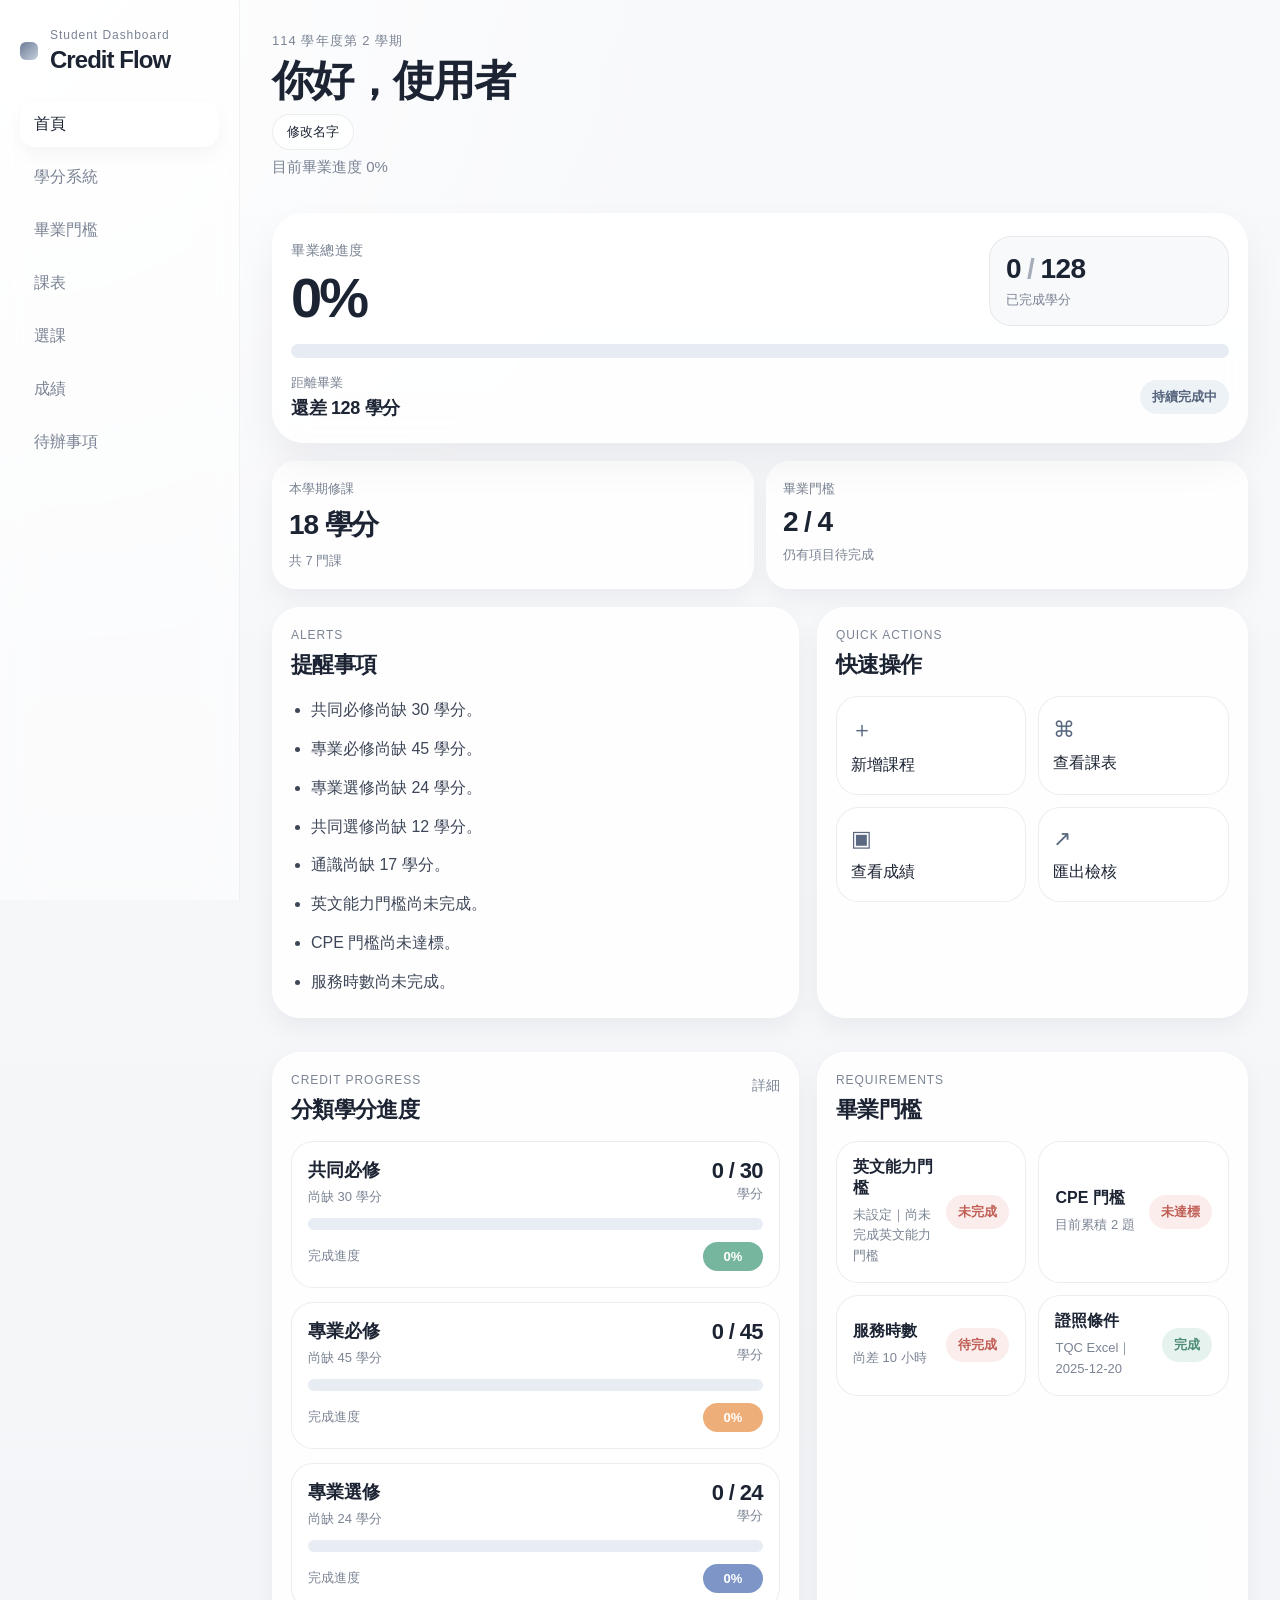
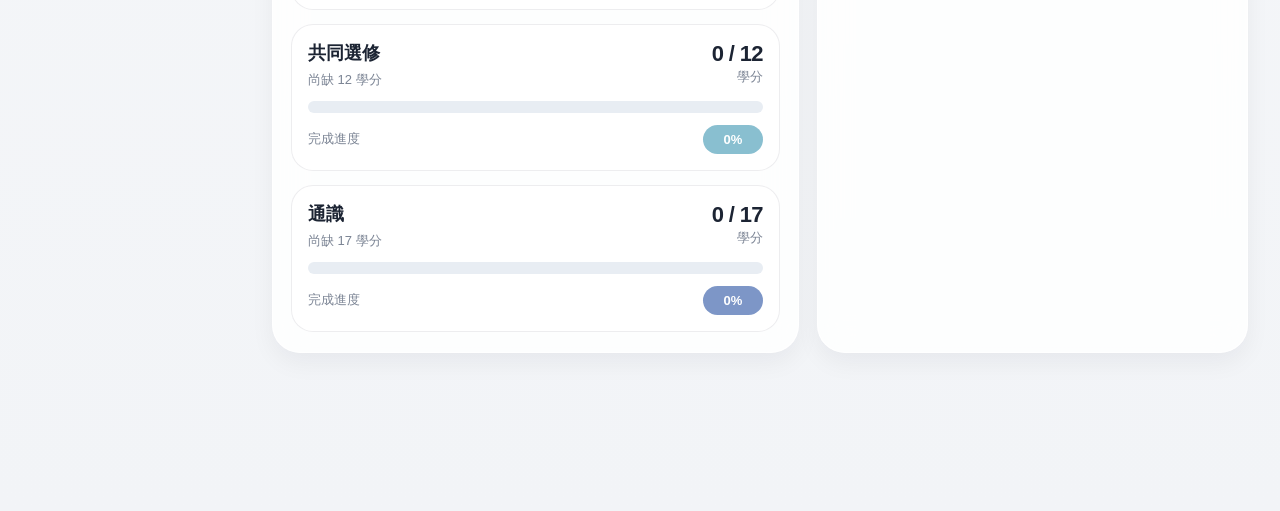
==== index.html @ 2b8c47e0 "Add files via upload" ====
<!DOCTYPE html>
<html lang="zh-Hant">
<head>
  <meta charset="UTF-8" />
  <meta name="viewport" content="width=device-width, initial-scale=1.0" />
  <title>學分儀表板 v3</title>
  <link rel="stylesheet" href="style.css" />
</head>
<body>
  <div class="app-layout">
    <!-- Desktop Sidebar -->
    <aside class="sidebar">
      <div class="sidebar-brand">
        <div class="sidebar-brand__dot"></div>
        <div>
          <p class="sidebar-brand__sub">Student Dashboard</p>
          <h2>Credit Flow</h2>
        </div>
      </div>

     <nav class="sidebar-nav">
        <a href="index.html" class="active">首頁</a>
        <a href="credits.html">學分系統</a>
        <a href="requirement.html">畢業門檻</a>
        <a href="schedule.html">課表</a>
        <a href="course-selection.html">選課</a>
        <a href="grades.html">成績</a>
        <a href="todo.html">待辦事項</a>
</nav>
    </aside>

    <!-- Main -->
    <main class="main">
      <header class="mobile-header">
        <div>
          <p class="term-text">114 學年度第 2 學期</p>
          <h1 id="userNameDisplay">你好，使用者</h1>

<div class="name-edit">
  <button id="editNameBtn" class="edit-btn">修改名字</button>

  <div id="nameEditBox" class="name-edit-box hidden">
    <input id="nameInput" placeholder="輸入你的名字" />
    <button id="saveNameBtn">儲存</button>
  </div>
</div>
          <p class="sub-text">目前畢業進度 <span id="overallPercentText">67%</span></p>
        </div>
        
      </header>

      <!-- Hero -->
      <section class="hero-card">
        <div class="hero-top">
          <div>
            <p class="hero-label">畢業總進度</p>
            <div class="hero-percent" id="overallPercent">67%</div>
          </div>

          <div class="hero-credit-box">
            <div class="hero-credit-number">
              <span id="earnedCredits">86</span>
              <span class="slash">/</span>
              <span id="totalCredits">128</span>
            </div>
            <p>已完成學分</p>
          </div>
        </div>

        <div class="hero-progress">
          <div class="hero-progress__fill" id="overallProgressBar"></div>
        </div>

        <div class="hero-bottom">
          <div class="hero-bottom__left">
            <span class="muted">距離畢業</span>
            <strong>還差 <span id="remainingCredits">42</span> 學分</strong>
          </div>
          <span class="soft-pill">持續完成中</span>
        </div>
      </section>

      <!-- Quick summary -->
      <section class="summary-grid">
        <article class="summary-card">
          <p>本學期修課</p>
          <h3>18 學分</h3>
          <span>共 7 門課</span>
        </article>

        <article class="summary-card">
          <p>畢業門檻</p>
          <h3>2 / 4</h3>
          <span>仍有項目待完成</span>
        </article>
      </section>

      <!-- Credits -->
      <section class="section-block">
        <div class="section-head">
          <div>
            <p class="section-tag">Credit Progress</p>
            <h2>分類學分進度</h2>
          </div>
          <a href="#">詳細</a>
        </div>

        <div class="credit-list" id="creditList"></div>
      </section>

      <!-- Requirements -->
      <section class="section-block">
        <div class="section-head">
          <div>
            <p class="section-tag">Requirements</p>
            <h2>畢業門檻</h2>
          </div>
        </div>

        <div class="requirement-grid" id="requirementGrid"></div>
      </section>

      <!-- Alerts -->
      <section class="section-block">
        <div class="section-head">
          <div>
            <p class="section-tag">Alerts</p>
            <h2>提醒事項</h2>
          </div>
        </div>

        

        <ul class="alert-list" id="alertList"></ul>
      </section>

      <!-- Actions -->
      <section class="section-block">
        <div class="section-head">
          <div>
            <p class="section-tag">Quick Actions</p>
            <h2>快速操作</h2>
          </div>
        </div>

        <div class="action-grid">
          <button class="action-card">
            <span class="action-icon">＋</span>
            <span>新增課程</span>
          </button>
          <button class="action-card">
            <span class="action-icon">⌘</span>
            <span>查看課表</span>
          </button>
          <button class="action-card">
            <span class="action-icon">▣</span>
            <span>查看成績</span>
          </button>
          <button class="action-card">
            <span class="action-icon">↗</span>
            <span>匯出檢核</span>
          </button>
        </div>
      </section>

      
      <!-- Desktop split extra -->
 
      <!-- Mobile nav -->
 <!-- iPhone風格浮動按鈕 -->
<button id="menuToggle" class="fab-menu-btn" aria-label="開啟選單">
  <span></span>
  <span></span>
  <span></span>
</button>

<!-- 模糊背景 -->
<div id="menuBackdrop" class="menu-backdrop hidden"></div>

<!-- 浮動選單 -->
<nav id="mobileMenu" class="iphone-menu hidden">
  <a href="index.html">首頁</a>
  <a href="credits.html">學分系統</a>
  <a href="requirement.html">畢業門檻</a>
  <a href="schedule.html">課表</a>
  <a href="course-selection.html">選課</a>
  <a href="grades.html">成績</a>
  <a href="todo.html">待辦事項</a>
</nav>

  <script src="app.js"></script>
</body>
</html>
---- style.css ----
:root {
  --bg: #f4f5f7;
  --surface: #ffffff;
  --surface-soft: #f8f9fb;
  --text: #1c2433;
  --muted: #7b8494;
  --line: rgba(28, 36, 51, 0.08);

  --primary: #4f6587;
  --green: #77b69e;
  --orange: #eeae79;
  --blue: #7d96c7;
  --cyan: #89bfd0;
  --red: #dc7d73;

  --radius-2xl: 30px;
  --radius-xl: 24px;
  --radius-lg: 20px;
  --radius-md: 16px;

  --shadow-lg: 0 20px 40px rgba(18, 24, 38, 0.06);
  --shadow-md: 0 10px 24px rgba(18, 24, 38, 0.05);
}

* {
  box-sizing: border-box;
}

html,
body {
  margin: 0;
  padding: 0;
  font-family: "Noto Sans TC", "PingFang TC", "Microsoft JhengHei", sans-serif;
  background:
    radial-gradient(circle at top left, rgba(255, 255, 255, 0.92), transparent 28%),
    linear-gradient(180deg, #f8f9fb 0%, #f2f4f7 100%);
  color: var(--text);
}

body {
  min-height: 100vh;
}

button,
a {
  font: inherit;
  color: inherit;
}

button {
  border: none;
  background: none;
  cursor: pointer;
}

a {
  text-decoration: none;
}

.app-layout {
  min-height: 100vh;
}

.sidebar {
  display: none;
}

.main {
  max-width: 1220px;
  margin: 0 auto;
  padding: 20px 16px 140px;
}

.mobile-header {
  display: flex;
  justify-content: space-between;
  align-items: flex-start;
  gap: 16px;
  margin-bottom: 18px;
}

.term-text {
  margin: 0 0 8px;
  font-size: 13px;
  color: var(--muted);
  letter-spacing: 0.08em;
}

.mobile-header h1 {
  margin: 0;
  font-size: 34px;
  line-height: 1.1;
  letter-spacing: -0.04em;
}

.sub-text {
  margin: 8px 0 0;
  color: var(--muted);
  font-size: 15px;
}

.circle-btn {
  width: 42px;
  height: 42px;
  border-radius: 50%;
  background: rgba(255, 255, 255, 0.78);
  border: 1px solid var(--line);
  box-shadow: var(--shadow-md);
  color: #55647c;
  font-size: 22px;
  line-height: 1;
}

.hero-card {
  background: linear-gradient(180deg, rgba(255,255,255,0.94), rgba(255,255,255,0.84));
  border: 1px solid rgba(255,255,255,0.88);
  box-shadow: var(--shadow-lg);
  border-radius: 32px;
  padding: 22px 18px;
  margin-bottom: 16px;
  backdrop-filter: blur(16px);
}

.hero-top {
  display: grid;
  gap: 16px;
  margin-bottom: 18px;
}

.hero-label {
  margin: 0 0 10px;
  color: var(--muted);
  font-size: 14px;
  letter-spacing: 0.04em;
}

.hero-percent {
  font-size: 56px;
  font-weight: 700;
  line-height: 1;
  letter-spacing: -0.05em;
}

.hero-credit-box {
  padding: 16px;
  border-radius: 22px;
  background: var(--surface-soft);
  border: 1px solid var(--line);
}

.hero-credit-number {
  display: flex;
  align-items: baseline;
  gap: 6px;
  margin-bottom: 6px;
  letter-spacing: -0.03em;
}

.hero-credit-number span {
  font-size: 28px;
  font-weight: 700;
}

.hero-credit-number .slash {
  color: #a5adba;
}

.hero-credit-box p {
  margin: 0;
  color: var(--muted);
  font-size: 13px;
}

.hero-progress {
  width: 100%;
  height: 14px;
  border-radius: 999px;
  background: #e7ecf2;
  overflow: hidden;
}

.hero-progress__fill {
  width: 0;
  height: 100%;
  border-radius: inherit;
  background: linear-gradient(90deg, #617394, #4f6587);
}

.hero-bottom {
  margin-top: 16px;
  display: flex;
  justify-content: space-between;
  align-items: center;
  gap: 12px;
  flex-wrap: wrap;
}

.hero-bottom__left {
  display: flex;
  flex-direction: column;
  gap: 4px;
}

.muted {
  color: var(--muted);
  font-size: 13px;
}

.hero-bottom strong {
  font-size: 18px;
  letter-spacing: -0.02em;
}

.soft-pill {
  display: inline-flex;
  align-items: center;
  padding: 8px 12px;
  border-radius: 999px;
  background: #edf2f7;
  color: #55647c;
  font-size: 13px;
  font-weight: 700;
}

.summary-grid {
  display: grid;
  grid-template-columns: 1fr 1fr;
  gap: 12px;
  margin-bottom: 16px;
}

.summary-card {
  background: rgba(255,255,255,0.82);
  border: 1px solid rgba(255,255,255,0.88);
  border-radius: 24px;
  padding: 18px 16px;
  box-shadow: var(--shadow-md);
}

.summary-card p {
  margin: 0 0 8px;
  color: var(--muted);
  font-size: 13px;
}

.summary-card h3 {
  margin: 0;
  font-size: 28px;
  letter-spacing: -0.04em;
}

.summary-card span {
  display: block;
  margin-top: 8px;
  color: var(--muted);
  font-size: 13px;
}

.section-block {
  background: rgba(255,255,255,0.84);
  border: 1px solid rgba(255,255,255,0.9);
  border-radius: 28px;
  padding: 20px 18px;
  box-shadow: var(--shadow-md);
  margin-bottom: 16px;
  backdrop-filter: blur(16px);
}

.section-head {
  display: flex;
  justify-content: space-between;
  align-items: flex-start;
  gap: 12px;
  margin-bottom: 16px;
}

.section-tag {
  margin: 0 0 8px;
  color: var(--muted);
  font-size: 12px;
  letter-spacing: 0.08em;
  text-transform: uppercase;
}

.section-head h2 {
  margin: 0;
  font-size: 22px;
  letter-spacing: -0.03em;
}

.section-head a {
  color: var(--muted);
  font-size: 14px;
  padding-top: 4px;
}

.credit-list {
  display: grid;
  gap: 14px;
}

.credit-item {
  background: var(--surface);
  border: 1px solid var(--line);
  border-radius: 22px;
  padding: 16px;
}

.credit-item__top {
  display: flex;
  justify-content: space-between;
  align-items: flex-start;
  gap: 12px;
  margin-bottom: 12px;
}

.credit-item__name {
  font-size: 18px;
  font-weight: 700;
  margin: 0;
}

.credit-item__note {
  margin: 6px 0 0;
  color: var(--muted);
  font-size: 13px;
}

.credit-item__value {
  text-align: right;
}

.credit-item__value strong {
  display: block;
  font-size: 22px;
  letter-spacing: -0.03em;
}

.credit-item__value span {
  color: var(--muted);
  font-size: 13px;
}

.progress {
  width: 100%;
  height: 12px;
  border-radius: 999px;
  background: #e8edf3;
  overflow: hidden;
}

.progress__fill {
  width: 0;
  height: 100%;
  border-radius: inherit;
}

.fill-green {
  background: linear-gradient(90deg, #94c7b8, #77b69e);
}

.fill-orange {
  background: linear-gradient(90deg, #f3c291, #eeae79);
}

.fill-blue {
  background: linear-gradient(90deg, #98abd1, #7d96c7);
}

.fill-cyan {
  background: linear-gradient(90deg, #9fd0da, #89bfd0);
}

.credit-item__bottom {
  margin-top: 12px;
  display: flex;
  justify-content: space-between;
  align-items: center;
  gap: 12px;
}

.credit-item__bottom span:first-child {
  color: var(--muted);
  font-size: 13px;
}

.badge {
  min-width: 60px;
  text-align: center;
  padding: 7px 12px;
  border-radius: 999px;
  font-size: 13px;
  font-weight: 700;
  color: white;
}

.badge-green {
  background: var(--green);
}

.badge-orange {
  background: var(--orange);
}

.badge-blue {
  background: var(--blue);
}

.badge-cyan {
  background: var(--cyan);
}

.requirement-grid {
  display: grid;
  gap: 12px;
}

.requirement-card {
  display: flex;
  justify-content: space-between;
  align-items: center;
  gap: 12px;
  background: var(--surface);
  border: 1px solid var(--line);
  border-radius: 22px;
  padding: 15px 16px;
}

.requirement-card__title {
  font-size: 16px;
  font-weight: 700;
  margin: 0 0 6px;
}

.requirement-card__desc {
  margin: 0;
  color: var(--muted);
  font-size: 13px;
  line-height: 1.6;
}

.requirement-state {
  padding: 8px 12px;
  border-radius: 999px;
  font-size: 13px;
  font-weight: 700;
  white-space: nowrap;
}

.requirement-state.pending {
  background: rgba(220, 125, 115, 0.14);
  color: #c15e55;
}

.requirement-state.done {
  background: rgba(119, 182, 158, 0.18);
  color: #4c8c75;
}

.alert-list {
  margin: 0;
  padding-left: 20px;
  display: grid;
  gap: 10px;
  color: #3e4758;
  line-height: 1.8;
}

.action-grid {
  display: grid;
  grid-template-columns: 1fr 1fr;
  gap: 12px;
}

.action-card {
  background: var(--surface);
  border: 1px solid var(--line);
  border-radius: 22px;
  padding: 18px 14px;
  min-height: 92px;
  display: flex;
  flex-direction: column;
  justify-content: center;
  gap: 10px;
  text-align: left;
  transition: transform 0.15s ease, box-shadow 0.15s ease;
}

.action-card:hover {
  transform: translateY(-2px);
  box-shadow: 0 10px 20px rgba(18, 24, 38, 0.05);
}

.action-icon {
  font-size: 22px;
  color: #5a6880;
}

.desktop-extra {
  display: none;
}

.semester-grid {
  display: grid;
  grid-template-columns: 1fr;
  gap: 12px;
}

.mini-card {
  background: var(--surface);
  border: 1px solid var(--line);
  border-radius: 22px;
  padding: 18px 16px;
}

.mini-card p {
  margin: 0 0 8px;
  color: var(--muted);
  font-size: 13px;
}

.mini-card h3 {
  margin: 0;
  font-size: 26px;
  letter-spacing: -0.03em;
}

.overview-box {
  background: var(--surface);
  border: 1px solid var(--line);
  border-radius: 22px;
  padding: 18px 16px;
  color: #3f4959;
  line-height: 1.8;
}

.mobile-nav {
  position: fixed;
  left: 16px;
  right: 16px;
  bottom: 16px;
  display: grid;
  grid-template-columns: repeat(4, 1fr);
  background: rgba(255,255,255,0.9);
  border: 1px solid rgba(255,255,255,0.96);
  border-radius: 22px;
  box-shadow: 0 18px 32px rgba(18, 24, 38, 0.08);
  backdrop-filter: blur(20px);
  overflow: hidden;
}

.mobile-nav a {
  text-align: center;
  padding: 14px 8px;
  font-size: 14px;
  color: var(--muted);
}

.mobile-nav a.active {
  color: var(--text);
  font-weight: 700;
}

@media (min-width: 768px) {
  .main {
    padding: 28px 24px 40px;
  }

  .mobile-header {
    align-items: end;
  }

  .mobile-header h1 {
    font-size: 42px;
  }

  .hero-top {
    grid-template-columns: 1fr 240px;
    align-items: end;
  }

  .summary-grid {
    grid-template-columns: repeat(2, 1fr);
  }

  .requirement-grid {
    grid-template-columns: 1fr 1fr;
  }

  .mobile-nav {
    display: none;
  }
}

@media (min-width: 1180px) {
  .app-layout {
    display: grid;
    grid-template-columns: 240px 1fr;
  }

  .sidebar {
    display: flex;
    flex-direction: column;
    padding: 28px 20px;
    position: sticky;
    top: 0;
    height: 100vh;
    border-right: 1px solid rgba(28, 36, 51, 0.06);
    background: rgba(255,255,255,0.54);
    backdrop-filter: blur(18px);
  }

  .sidebar-brand {
    display: flex;
    align-items: center;
    gap: 12px;
    margin-bottom: 28px;
  }

  .sidebar-brand__dot {
    width: 18px;
    height: 18px;
    border-radius: 6px;
    background: linear-gradient(135deg, #6c7c98, #c5cfdb);
  }

  .sidebar-brand__sub {
    margin: 0 0 4px;
    color: var(--muted);
    font-size: 12px;
    letter-spacing: 0.08em;
  }

  .sidebar-brand h2 {
    margin: 0;
    font-size: 24px;
    letter-spacing: -0.04em;
  }

  .sidebar-nav {
    display: grid;
    gap: 8px;
  }

  .sidebar-nav a {
    padding: 12px 14px;
    border-radius: 16px;
    color: var(--muted);
    transition: background 0.15s ease, color 0.15s ease;
  }

  .sidebar-nav a:hover,
  .sidebar-nav a.active {
    background: rgba(255,255,255,0.94);
    color: var(--text);
    box-shadow: 0 8px 20px rgba(18, 24, 38, 0.04);
  }

  .main {
    padding: 32px;
    display: grid;
    grid-template-columns: 1.1fr 0.9fr;
    gap: 18px 18px;
    grid-template-areas:
      "header header"
      "hero hero"
      "summary summary"
      "credits requirements"
      "alerts actions"
      "extra extra";
  }

  .mobile-header {
    grid-area: header;
  }

  .hero-card {
    grid-area: hero;
    margin-bottom: 0;
  }

  .summary-grid {
    grid-area: summary;
    margin-bottom: 0;
  }

  .section-block:nth-of-type(1) {
    grid-area: credits;
    margin-bottom: 0;
  }

  .section-block:nth-of-type(2) {
    grid-area: requirements;
    margin-bottom: 0;
  }

  .section-block:nth-of-type(3) {
    grid-area: alerts;
    margin-bottom: 0;
  }

  .section-block:nth-of-type(4) {
    grid-area: actions;
    margin-bottom: 0;
  }

  .desktop-extra {
    grid-area: extra;
    display: grid;
    grid-template-columns: 1fr 1fr;
    gap: 18px;
  }
}
.mobile-nav {
  position: fixed;
  left: 16px;
  right: 16px;
  bottom: 16px;
  display: grid;
  grid-template-columns: repeat(4, 1fr);
  background: rgba(255, 255, 255, 0.88);
  border: 1px solid rgba(255, 255, 255, 0.82);
  border-radius: 22px;
  box-shadow: 0 18px 32px rgba(23, 31, 48, 0.08);
  backdrop-filter: blur(20px);
  overflow: hidden;
  z-index: 1000;
}
.name-edit {
  margin-top: 10px;
}

.edit-btn {
  padding: 8px 14px;
  border-radius: 999px;
  background: rgba(255,255,255,0.8);
  border: 1px solid var(--line);
  font-size: 13px;
}

.name-edit-box {
  display: flex;
  gap: 8px;
  margin-top: 10px;
}

.name-edit-box input {
  padding: 10px 12px;
  border-radius: 999px;
  border: 1px solid var(--line);
  outline: none;
}

.name-edit-box button {
  padding: 10px 14px;
  border-radius: 999px;
  background: var(--primary);
  color: white;
}

.hidden {
  display: none;
}
.hidden {
  display: none !important;
}

/* 右上角那顆隱藏 */
.circle-btn {
  display: none !important;
}

/* iPhone風格浮動按鈕 */
.fab-menu-btn {
  position: fixed;
  left: 50%;
  bottom: 22px;
  transform: translateX(-50%);
  width: 62px;
  height: 62px;
  border-radius: 50%;
  background: rgba(255, 255, 255, 0.88);
  border: 1px solid rgba(255, 255, 255, 0.95);
  box-shadow:
    0 10px 30px rgba(17, 24, 39, 0.12),
    0 2px 8px rgba(17, 24, 39, 0.06);
  backdrop-filter: blur(22px);
  -webkit-backdrop-filter: blur(22px);
  display: flex;
  align-items: center;
  justify-content: center;
  gap: 5px;
  z-index: 1200;
  transition:
    transform 0.25s ease,
    box-shadow 0.25s ease,
    background 0.25s ease;
}

.fab-menu-btn:hover {
  transform: translateX(-50%) translateY(-2px);
  box-shadow:
    0 16px 36px rgba(17, 24, 39, 0.16),
    0 4px 12px rgba(17, 24, 39, 0.08);
}

.fab-menu-btn span {
  width: 6px;
  height: 6px;
  border-radius: 50%;
  background: #6f7c91;
  display: block;
  transition: transform 0.25s ease, opacity 0.25s ease;
}

/* 開啟時按鈕微變形 */
.fab-menu-btn.is-open span:nth-child(1) {
  transform: translateY(-1px);
}
.fab-menu-btn.is-open span:nth-child(2) {
  opacity: 0.65;
}
.fab-menu-btn.is-open span:nth-child(3) {
  transform: translateY(1px);
}

/* 模糊背景 */
.menu-backdrop {
  position: fixed;
  inset: 0;
  background: rgba(20, 28, 40, 0.14);
  backdrop-filter: blur(14px);
  -webkit-backdrop-filter: blur(14px);
  z-index: 1100;
  opacity: 1;
  transition: opacity 0.25s ease;
}

/* iPhone風格浮動選單 */
.iphone-menu {
  position: fixed;
  left: 50%;
  bottom: 98px;
  transform: translateX(-50%) translateY(0) scale(1);
  width: min(82vw, 280px);
  display: flex;
  flex-direction: column;
  gap: 8px;
  padding: 12px;
  border-radius: 26px;
  background: rgba(255, 255, 255, 0.84);
  border: 1px solid rgba(255, 255, 255, 0.96);
  box-shadow:
    0 24px 60px rgba(17, 24, 39, 0.16),
    0 8px 24px rgba(17, 24, 39, 0.08);
  backdrop-filter: blur(26px);
  -webkit-backdrop-filter: blur(26px);
  z-index: 1150;
  opacity: 1;
  transform-origin: bottom center;
  animation: iphoneMenuIn 0.24s ease;
}

.iphone-menu a {
  padding: 12px 14px;
  border-radius: 16px;
  color: var(--text);
  font-size: 15px;
  transition: background 0.18s ease, transform 0.18s ease;
}

.iphone-menu a:hover,
.iphone-menu a:active {
  background: rgba(68, 81, 104, 0.08);
  transform: translateY(-1px);
}

@keyframes iphoneMenuIn {
  from {
    opacity: 0;
    transform: translateX(-50%) translateY(12px) scale(0.96);
  }
  to {
    opacity: 1;
    transform: translateX(-50%) translateY(0) scale(1);
  }
}

/* 主內容底部要留空間 */
.main {
  padding-bottom: 140px;
}

/* 手機才顯示 */
@media (min-width: 768px) {
  .fab-menu-btn,
  .iphone-menu,
  .menu-backdrop {
    display: none !important;
  }
}

/* 舊底部導覽直接隱藏 */
.mobile-nav {
  display: none !important;
}
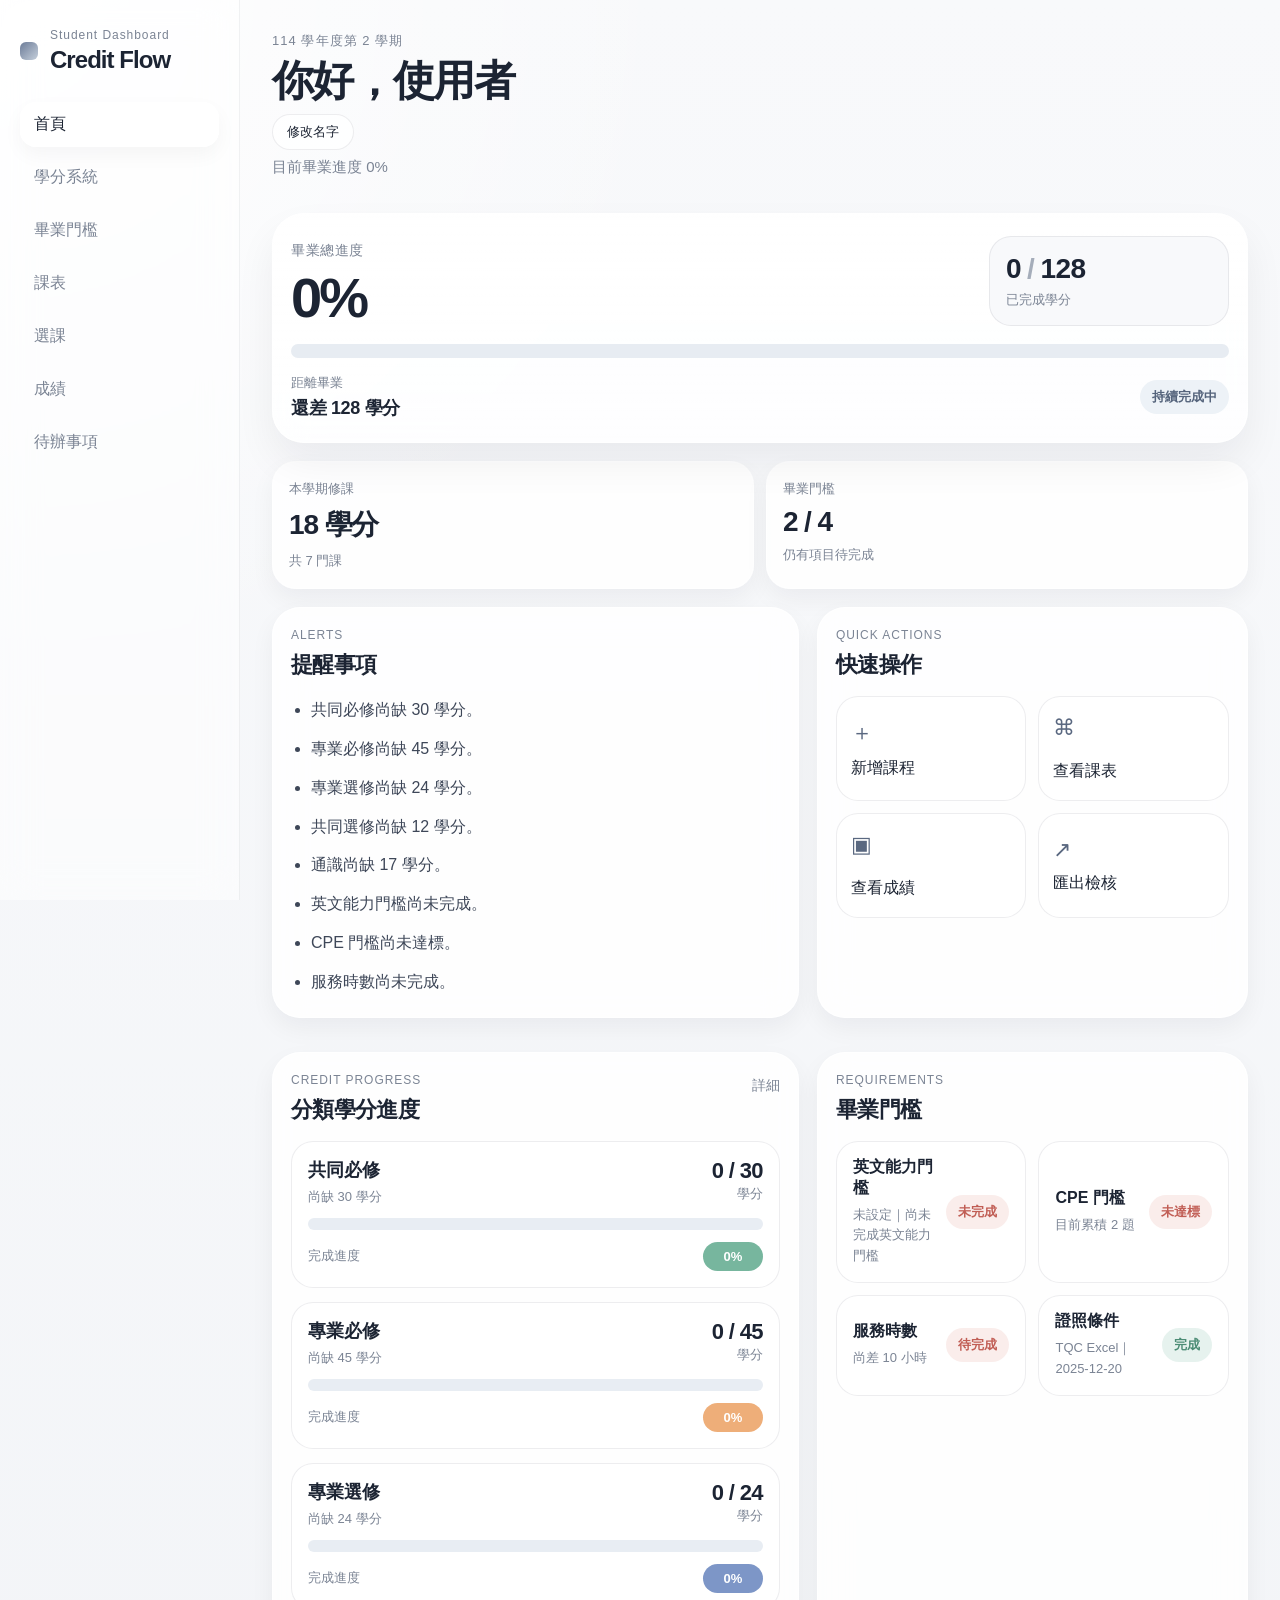
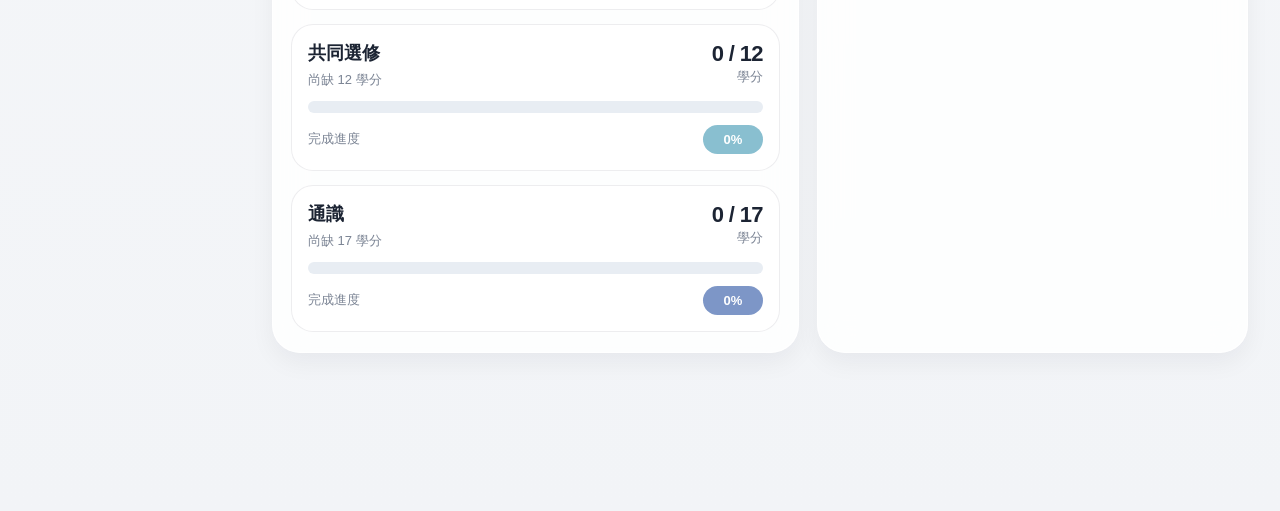
==== commit 46259eaa: "Add files via upload" ====
--- a/index.html
+++ b/index.html
@@ -150,10 +150,12 @@
           </button>
           <button class="action-card">
             <span class="action-icon">⌘</span>
+            <a href="schedule.html"></a>
             <span>查看課表</span>
           </button>
           <button class="action-card">
             <span class="action-icon">▣</span>
+            <a href="grades.html"></a>
             <span>查看成績</span>
           </button>
           <button class="action-card">
@@ -190,4 +192,9 @@
 
   <script src="app.js"></script>
 </body>
+<button id="menuToggle" class="fab-menu-btn">
+  <span></span>
+  <span></span>
+  <span></span>
+</button>
 </html>
--- a/style.css
+++ b/style.css
@@ -903,4 +903,39 @@
 /* 舊底部導覽直接隱藏 */
 .mobile-nav {
   display: none !important;
+}
+
+.fab-menu-btn {
+  position: fixed;
+
+  top: 20px;
+  right: 20px;
+
+  width: 48px;
+  height: 48px;
+
+  border-radius: 50%;
+  background: rgba(255, 255, 255, 0.9);
+  border: 1px solid var(--line);
+
+  box-shadow: 0 10px 25px rgba(0,0,0,0.08);
+
+  display: flex;
+  align-items: center;
+  justify-content: center;
+  gap: 4px;
+
+  z-index: 1200;
+}
+.fab-menu-btn span {
+  width: 5px;
+  height: 5px;
+  border-radius: 50%;
+  background: #6f7c91;
+}
+.fab-menu-btn {
+  position: fixed;
+  top: 20px;
+  right: 20px;
+  z-index: 9999;
 }
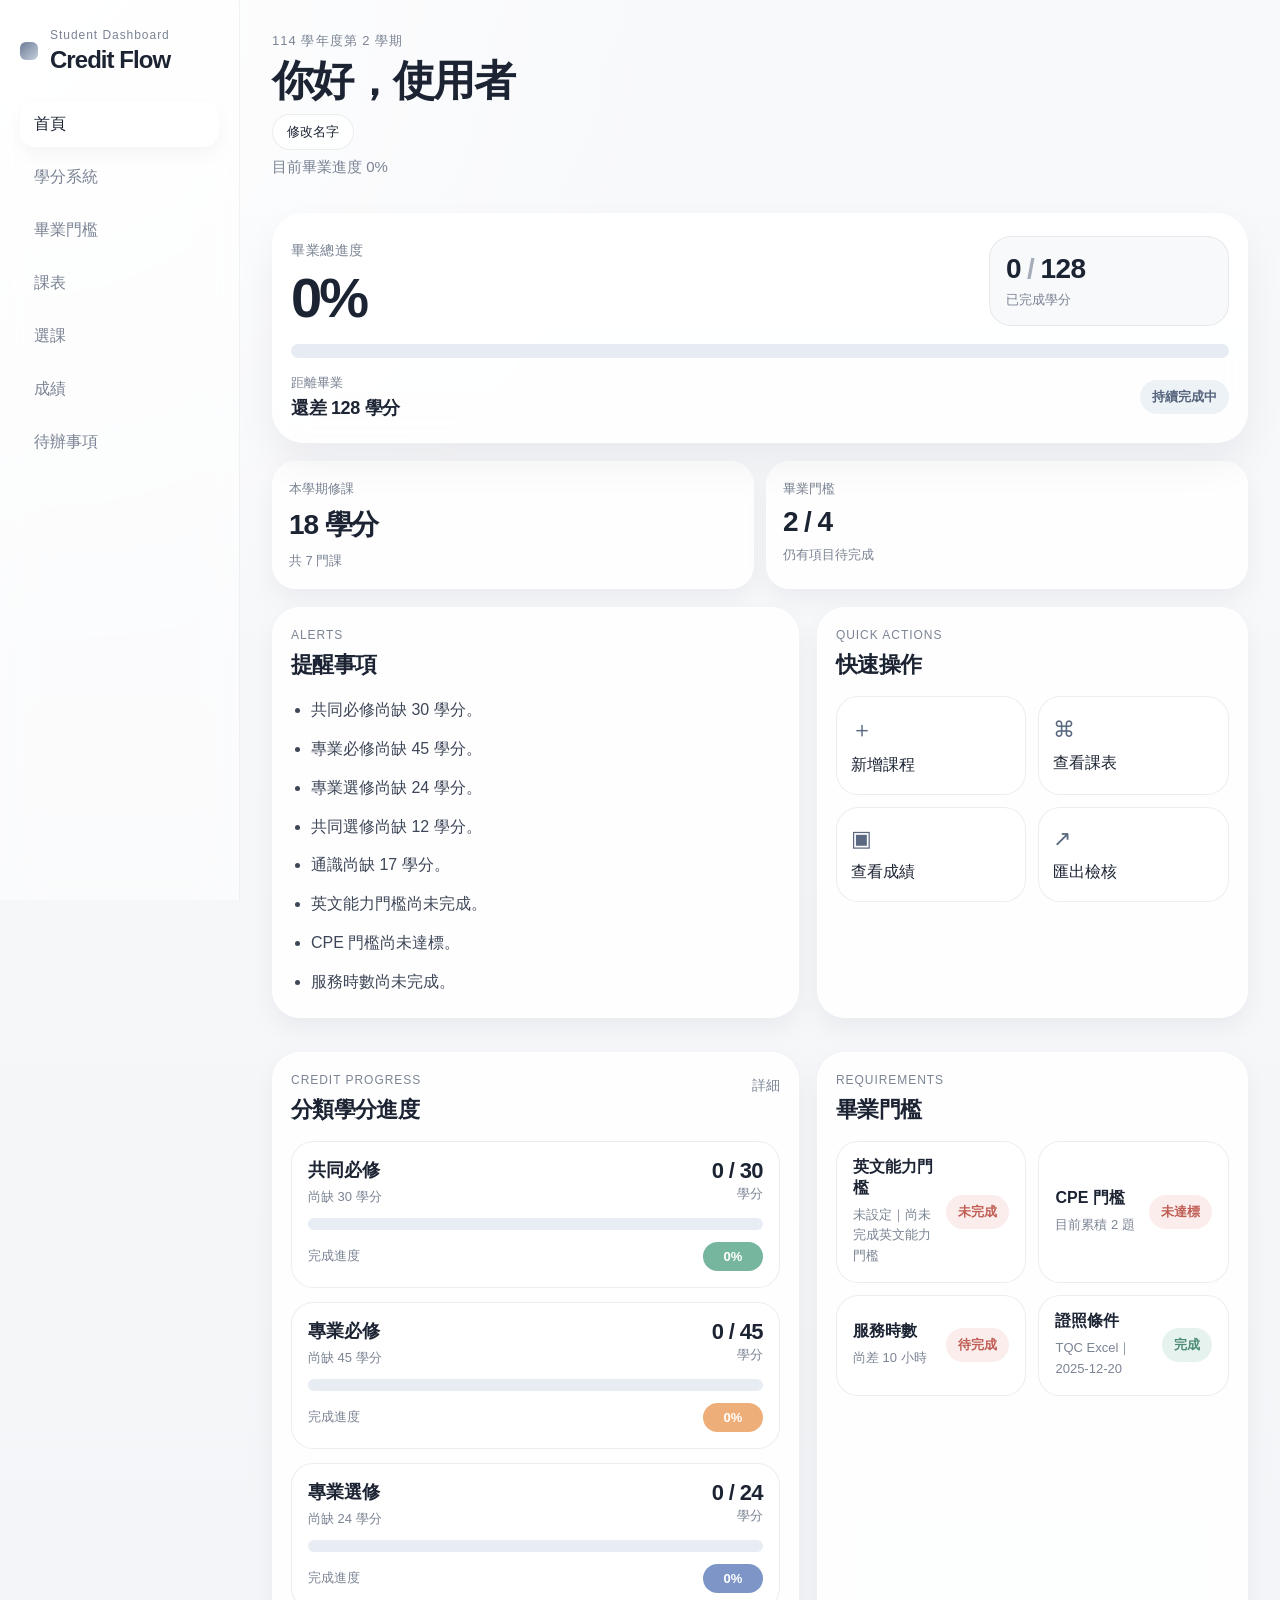
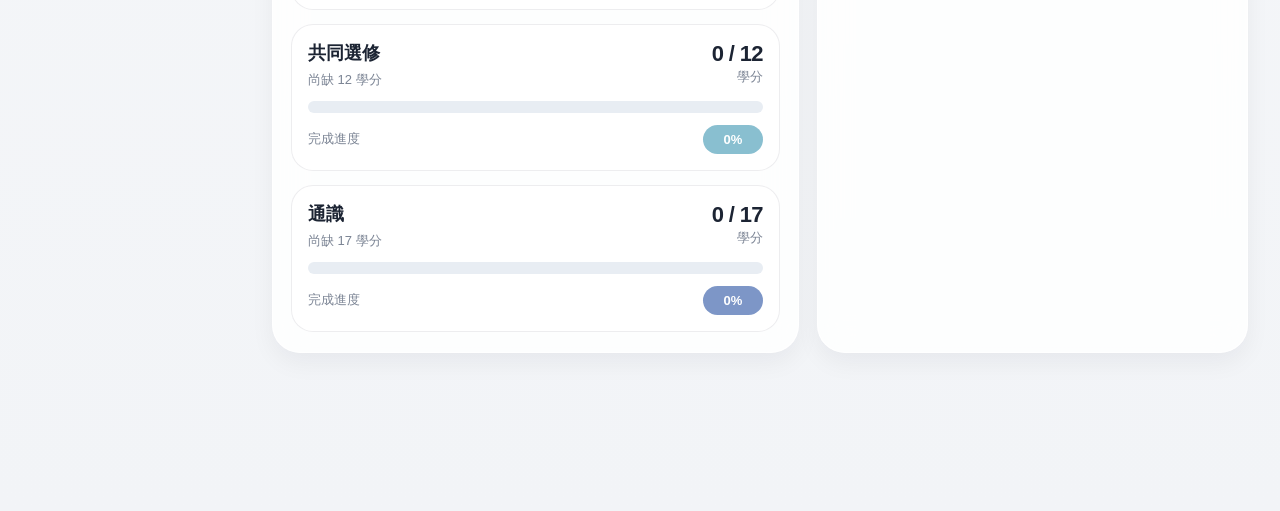
==== commit d51eec06: "Add files via upload" ====
--- a/index.html
+++ b/index.html
@@ -150,12 +150,10 @@
           </button>
           <button class="action-card">
             <span class="action-icon">⌘</span>
-            <a href="schedule.html"></a>
             <span>查看課表</span>
           </button>
           <button class="action-card">
             <span class="action-icon">▣</span>
-            <a href="grades.html"></a>
             <span>查看成績</span>
           </button>
           <button class="action-card">
--- a/style.css
+++ b/style.css
@@ -909,7 +909,7 @@
   position: fixed;
 
   top: 20px;
-  right: 20px;
+  right: 20px;   /* 👉 關鍵：靠右 */
 
   width: 48px;
   height: 48px;
@@ -925,17 +925,5 @@
   justify-content: center;
   gap: 4px;
 
-  z-index: 1200;
-}
-.fab-menu-btn span {
-  width: 5px;
-  height: 5px;
-  border-radius: 50%;
-  background: #6f7c91;
-}
-.fab-menu-btn {
-  position: fixed;
-  top: 20px;
-  right: 20px;
   z-index: 9999;
 }
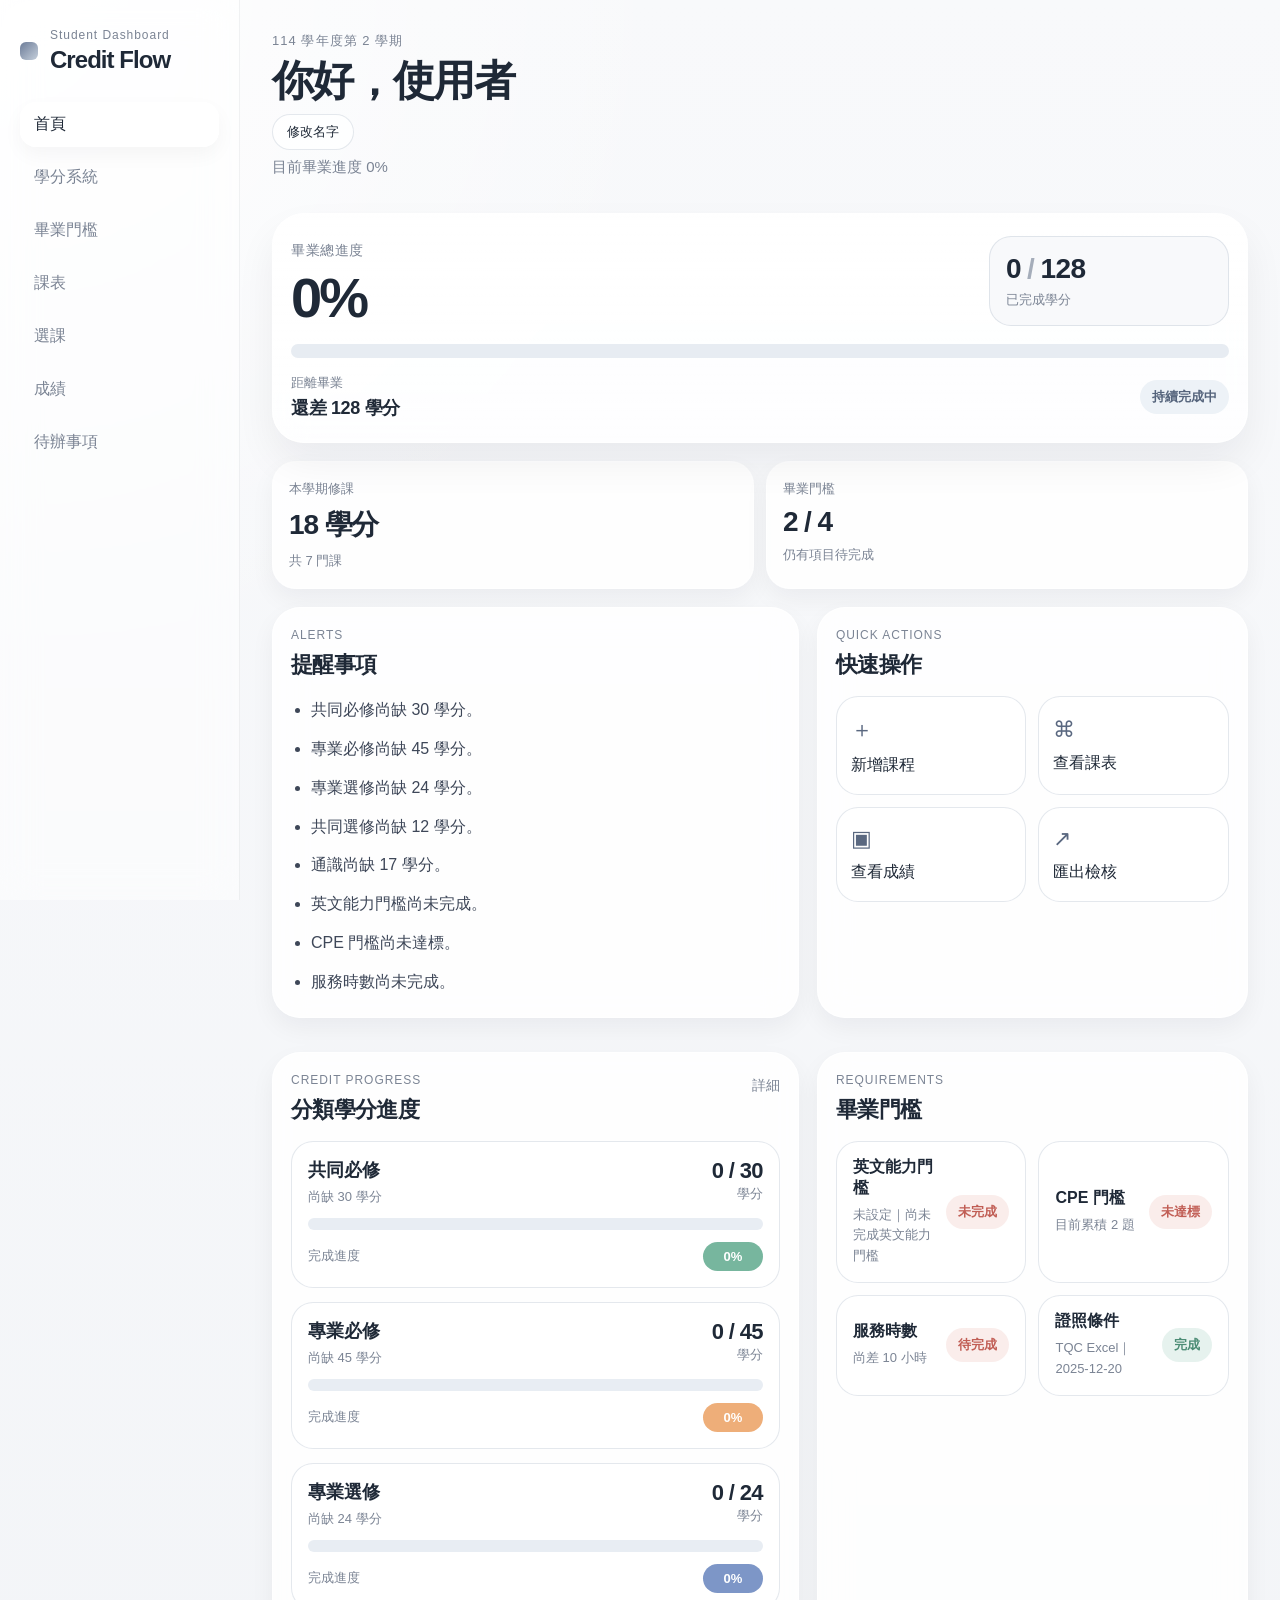
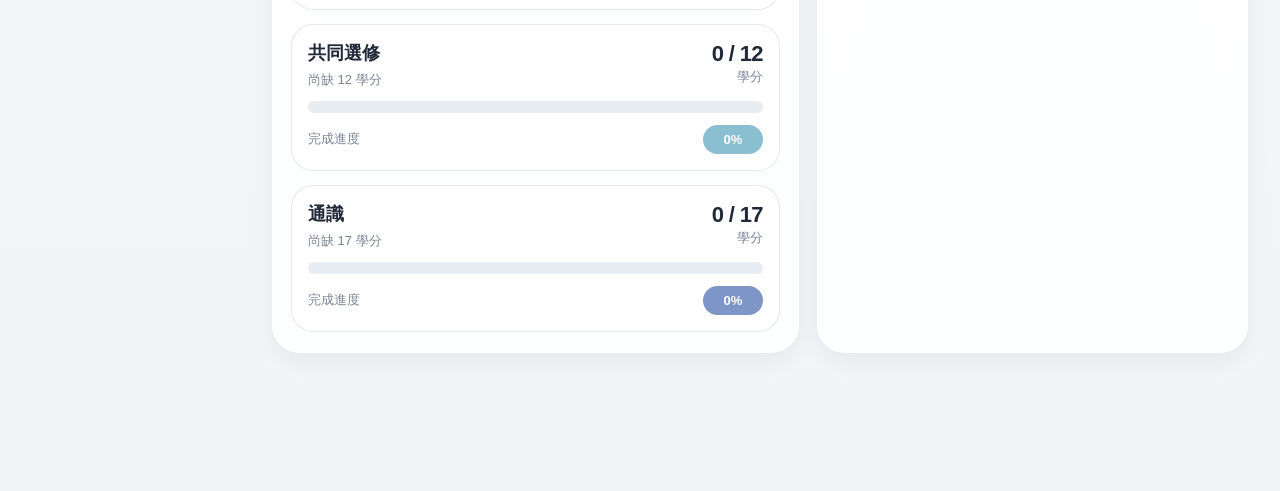
==== commit 2f9e5f32: "Add files via upload" ====
--- a/index.html
+++ b/index.html
@@ -168,17 +168,15 @@
  
       <!-- Mobile nav -->
  <!-- iPhone風格浮動按鈕 -->
-<button id="menuToggle" class="fab-menu-btn" aria-label="開啟選單">
+<button class="fab-menu-btn" id="fabMenuBtn" aria-label="開啟選單" aria-expanded="false">
   <span></span>
   <span></span>
   <span></span>
 </button>
 
-<!-- 模糊背景 -->
-<div id="menuBackdrop" class="menu-backdrop hidden"></div>
+<div class="menu-backdrop" id="menuBackdrop"></div>
 
-<!-- 浮動選單 -->
-<nav id="mobileMenu" class="iphone-menu hidden">
+<nav class="iphone-menu" id="iphoneMenu">
   <a href="index.html">首頁</a>
   <a href="credits.html">學分系統</a>
   <a href="requirement.html">畢業門檻</a>
@@ -187,7 +185,6 @@
   <a href="grades.html">成績</a>
   <a href="todo.html">待辦事項</a>
 </nav>
-
   <script src="app.js"></script>
 </body>
 <button id="menuToggle" class="fab-menu-btn">
--- a/style.css
+++ b/style.css
@@ -770,7 +770,22 @@
   display: none !important;
 }
 
-/* iPhone風格浮動按鈕 */
+:root {
+  --text: #1f2937;
+  --line: rgba(148, 163, 184, 0.25);
+}
+
+/* 舊底部導覽隱藏 */
+.mobile-nav {
+  display: none !important;
+}
+
+/* 主內容底部留空間，避免被按鈕擋住 */
+.main {
+  padding-bottom: 120px;
+}
+
+/* iPhone 風格浮動按鈕 */
 .fab-menu-btn {
   position: fixed;
   left: 50%;
@@ -791,17 +806,23 @@
   justify-content: center;
   gap: 5px;
   z-index: 1200;
+  cursor: pointer;
   transition:
     transform 0.25s ease,
     box-shadow 0.25s ease,
     background 0.25s ease;
 }
 
+/* hover 也要保留置中 */
 .fab-menu-btn:hover {
   transform: translateX(-50%) translateY(-2px);
   box-shadow:
     0 16px 36px rgba(17, 24, 39, 0.16),
     0 4px 12px rgba(17, 24, 39, 0.08);
+}
+
+.fab-menu-btn:active {
+  transform: translateX(-50%) scale(0.96);
 }
 
 .fab-menu-btn span {
@@ -813,7 +834,7 @@
   transition: transform 0.25s ease, opacity 0.25s ease;
 }
 
-/* 開啟時按鈕微變形 */
+/* 開啟時三個點微變形 */
 .fab-menu-btn.is-open span:nth-child(1) {
   transform: translateY(-1px);
 }
@@ -832,16 +853,24 @@
   backdrop-filter: blur(14px);
   -webkit-backdrop-filter: blur(14px);
   z-index: 1100;
+  opacity: 0;
+  visibility: hidden;
+  pointer-events: none;
+  transition: opacity 0.25s ease, visibility 0.25s ease;
+}
+
+.menu-backdrop.show {
   opacity: 1;
-  transition: opacity 0.25s ease;
-}
-
-/* iPhone風格浮動選單 */
+  visibility: visible;
+  pointer-events: auto;
+}
+
+/* iPhone 風格浮動選單 */
 .iphone-menu {
   position: fixed;
   left: 50%;
   bottom: 98px;
-  transform: translateX(-50%) translateY(0) scale(1);
+  transform: translateX(-50%) translateY(16px) scale(0.96);
   width: min(82vw, 280px);
   display: flex;
   flex-direction: column;
@@ -856,16 +885,30 @@
   backdrop-filter: blur(26px);
   -webkit-backdrop-filter: blur(26px);
   z-index: 1150;
+  opacity: 0;
+  visibility: hidden;
+  pointer-events: none;
+  transform-origin: bottom center;
+  transition:
+    opacity 0.24s ease,
+    transform 0.24s ease,
+    visibility 0.24s ease;
+}
+
+.iphone-menu.show {
   opacity: 1;
-  transform-origin: bottom center;
-  animation: iphoneMenuIn 0.24s ease;
+  visibility: visible;
+  pointer-events: auto;
+  transform: translateX(-50%) translateY(0) scale(1);
 }
 
 .iphone-menu a {
+  display: block;
   padding: 12px 14px;
   border-radius: 16px;
   color: var(--text);
   font-size: 15px;
+  text-decoration: none;
   transition: background 0.18s ease, transform 0.18s ease;
 }
 
@@ -875,55 +918,11 @@
   transform: translateY(-1px);
 }
 
-@keyframes iphoneMenuIn {
-  from {
-    opacity: 0;
-    transform: translateX(-50%) translateY(12px) scale(0.96);
-  }
-  to {
-    opacity: 1;
-    transform: translateX(-50%) translateY(0) scale(1);
-  }
-}
-
-/* 主內容底部要留空間 */
-.main {
-  padding-bottom: 140px;
-}
-
-/* 手機才顯示 */
+/* 電腦版隱藏 */
 @media (min-width: 768px) {
   .fab-menu-btn,
   .iphone-menu,
   .menu-backdrop {
     display: none !important;
   }
-}
-
-/* 舊底部導覽直接隱藏 */
-.mobile-nav {
-  display: none !important;
-}
-
-.fab-menu-btn {
-  position: fixed;
-
-  top: 20px;
-  right: 20px;   /* 👉 關鍵：靠右 */
-
-  width: 48px;
-  height: 48px;
-
-  border-radius: 50%;
-  background: rgba(255, 255, 255, 0.9);
-  border: 1px solid var(--line);
-
-  box-shadow: 0 10px 25px rgba(0,0,0,0.08);
-
-  display: flex;
-  align-items: center;
-  justify-content: center;
-  gap: 4px;
-
-  z-index: 9999;
 }
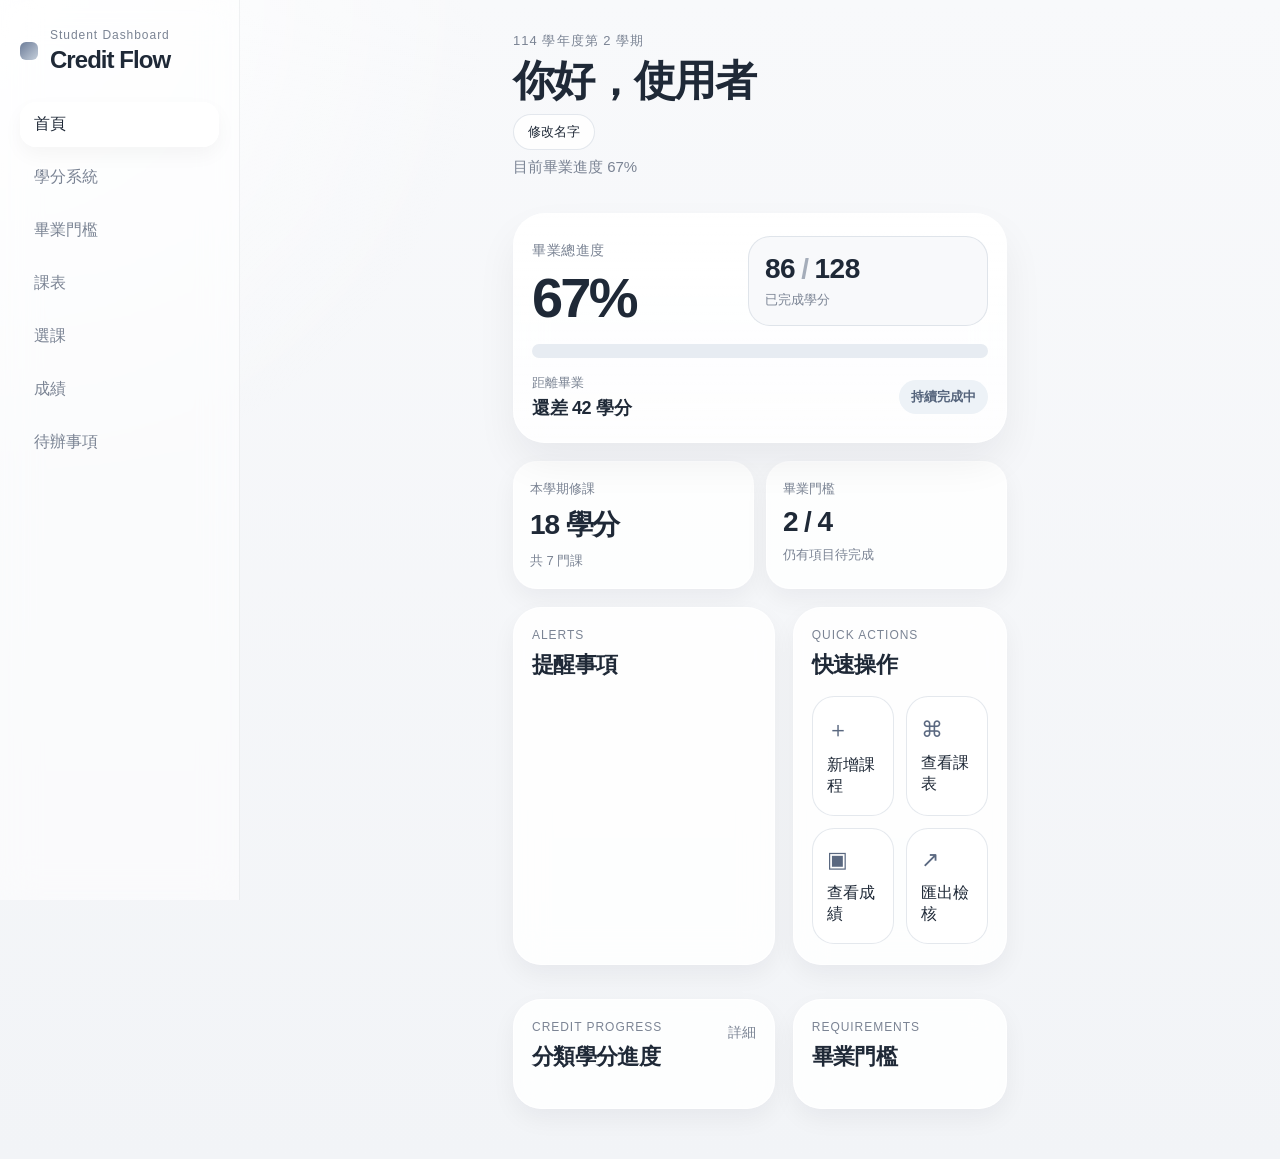
==== commit c8aa70c9: "Add files via upload" ====
--- a/index.html
+++ b/index.html
@@ -167,7 +167,6 @@
       <!-- Desktop split extra -->
  
       <!-- Mobile nav -->
- <!-- iPhone風格浮動按鈕 -->
 <button class="fab-menu-btn" id="fabMenuBtn" aria-label="開啟選單" aria-expanded="false">
   <span></span>
   <span></span>
@@ -185,11 +184,4 @@
   <a href="grades.html">成績</a>
   <a href="todo.html">待辦事項</a>
 </nav>
-  <script src="app.js"></script>
-</body>
-<button id="menuToggle" class="fab-menu-btn">
-  <span></span>
-  <span></span>
-  <span></span>
-</button>
 </html>
--- a/style.css
+++ b/style.css
@@ -780,31 +780,29 @@
   display: none !important;
 }
 
-/* 主內容底部留空間，避免被按鈕擋住 */
-.main {
-  padding-bottom: 120px;
-}
-
-/* iPhone 風格浮動按鈕 */
+:root {
+  --text: #1f2937;
+}
+
+/* 右上角三點按鈕 */
 .fab-menu-btn {
   position: fixed;
-  left: 50%;
-  bottom: 22px;
-  transform: translateX(-50%);
-  width: 62px;
-  height: 62px;
+  top: 84px;
+  right: 20px;
+  width: 52px;
+  height: 52px;
   border-radius: 50%;
-  background: rgba(255, 255, 255, 0.88);
+  background: rgba(255, 255, 255, 0.9);
   border: 1px solid rgba(255, 255, 255, 0.95);
   box-shadow:
     0 10px 30px rgba(17, 24, 39, 0.12),
     0 2px 8px rgba(17, 24, 39, 0.06);
-  backdrop-filter: blur(22px);
-  -webkit-backdrop-filter: blur(22px);
+  backdrop-filter: blur(18px);
+  -webkit-backdrop-filter: blur(18px);
   display: flex;
   align-items: center;
   justify-content: center;
-  gap: 5px;
+  gap: 4px;
   z-index: 1200;
   cursor: pointer;
   transition:
@@ -813,50 +811,34 @@
     background 0.25s ease;
 }
 
-/* hover 也要保留置中 */
 .fab-menu-btn:hover {
-  transform: translateX(-50%) translateY(-2px);
-  box-shadow:
-    0 16px 36px rgba(17, 24, 39, 0.16),
-    0 4px 12px rgba(17, 24, 39, 0.08);
+  transform: translateY(-2px);
 }
 
 .fab-menu-btn:active {
-  transform: translateX(-50%) scale(0.96);
+  transform: scale(0.96);
 }
 
 .fab-menu-btn span {
-  width: 6px;
-  height: 6px;
+  width: 5px;
+  height: 5px;
   border-radius: 50%;
   background: #6f7c91;
   display: block;
-  transition: transform 0.25s ease, opacity 0.25s ease;
-}
-
-/* 開啟時三個點微變形 */
-.fab-menu-btn.is-open span:nth-child(1) {
-  transform: translateY(-1px);
-}
-.fab-menu-btn.is-open span:nth-child(2) {
-  opacity: 0.65;
-}
-.fab-menu-btn.is-open span:nth-child(3) {
-  transform: translateY(1px);
-}
-
-/* 模糊背景 */
+}
+
+/* 背景遮罩，改淡 */
 .menu-backdrop {
   position: fixed;
   inset: 0;
-  background: rgba(20, 28, 40, 0.14);
-  backdrop-filter: blur(14px);
-  -webkit-backdrop-filter: blur(14px);
+  background: rgba(20, 28, 40, 0.06);
+  backdrop-filter: blur(4px);
+  -webkit-backdrop-filter: blur(4px);
   z-index: 1100;
   opacity: 0;
   visibility: hidden;
   pointer-events: none;
-  transition: opacity 0.25s ease, visibility 0.25s ease;
+  transition: opacity 0.22s ease, visibility 0.22s ease;
 }
 
 .menu-backdrop.show {
@@ -865,49 +847,58 @@
   pointer-events: auto;
 }
 
-/* iPhone 風格浮動選單 */
+/* 右上角展開選單 */
 .iphone-menu {
   position: fixed;
-  left: 50%;
-  bottom: 98px;
-  transform: translateX(-50%) translateY(16px) scale(0.96);
-  width: min(82vw, 280px);
+  top: 146px;
+  right: 20px;
+  width: 220px;
+  max-height: 60vh;
+  overflow-y: auto;
+  overflow-x: hidden;
+
   display: flex;
   flex-direction: column;
-  gap: 8px;
-  padding: 12px;
-  border-radius: 26px;
-  background: rgba(255, 255, 255, 0.84);
+  gap: 4px;
+  padding: 10px;
+
+  border-radius: 22px;
+  background: rgba(255, 255, 255, 0.92);
   border: 1px solid rgba(255, 255, 255, 0.96);
   box-shadow:
-    0 24px 60px rgba(17, 24, 39, 0.16),
-    0 8px 24px rgba(17, 24, 39, 0.08);
-  backdrop-filter: blur(26px);
-  -webkit-backdrop-filter: blur(26px);
+    0 20px 50px rgba(17, 24, 39, 0.14),
+    0 6px 18px rgba(17, 24, 39, 0.08);
+
+  backdrop-filter: blur(20px);
+  -webkit-backdrop-filter: blur(20px);
+
   z-index: 1150;
   opacity: 0;
   visibility: hidden;
   pointer-events: none;
-  transform-origin: bottom center;
+  transform: translateY(-8px) scale(0.98);
+  transform-origin: top right;
+
   transition:
-    opacity 0.24s ease,
-    transform 0.24s ease,
-    visibility 0.24s ease;
+    opacity 0.22s ease,
+    transform 0.22s ease,
+    visibility 0.22s ease;
 }
 
 .iphone-menu.show {
   opacity: 1;
   visibility: visible;
   pointer-events: auto;
-  transform: translateX(-50%) translateY(0) scale(1);
+  transform: translateY(0) scale(1);
 }
 
 .iphone-menu a {
   display: block;
   padding: 12px 14px;
-  border-radius: 16px;
+  border-radius: 14px;
   color: var(--text);
   font-size: 15px;
+  line-height: 1.25;
   text-decoration: none;
   transition: background 0.18s ease, transform 0.18s ease;
 }
@@ -918,7 +909,7 @@
   transform: translateY(-1px);
 }
 
-/* 電腦版隱藏 */
+/* 桌機版不顯示 */
 @media (min-width: 768px) {
   .fab-menu-btn,
   .iphone-menu,
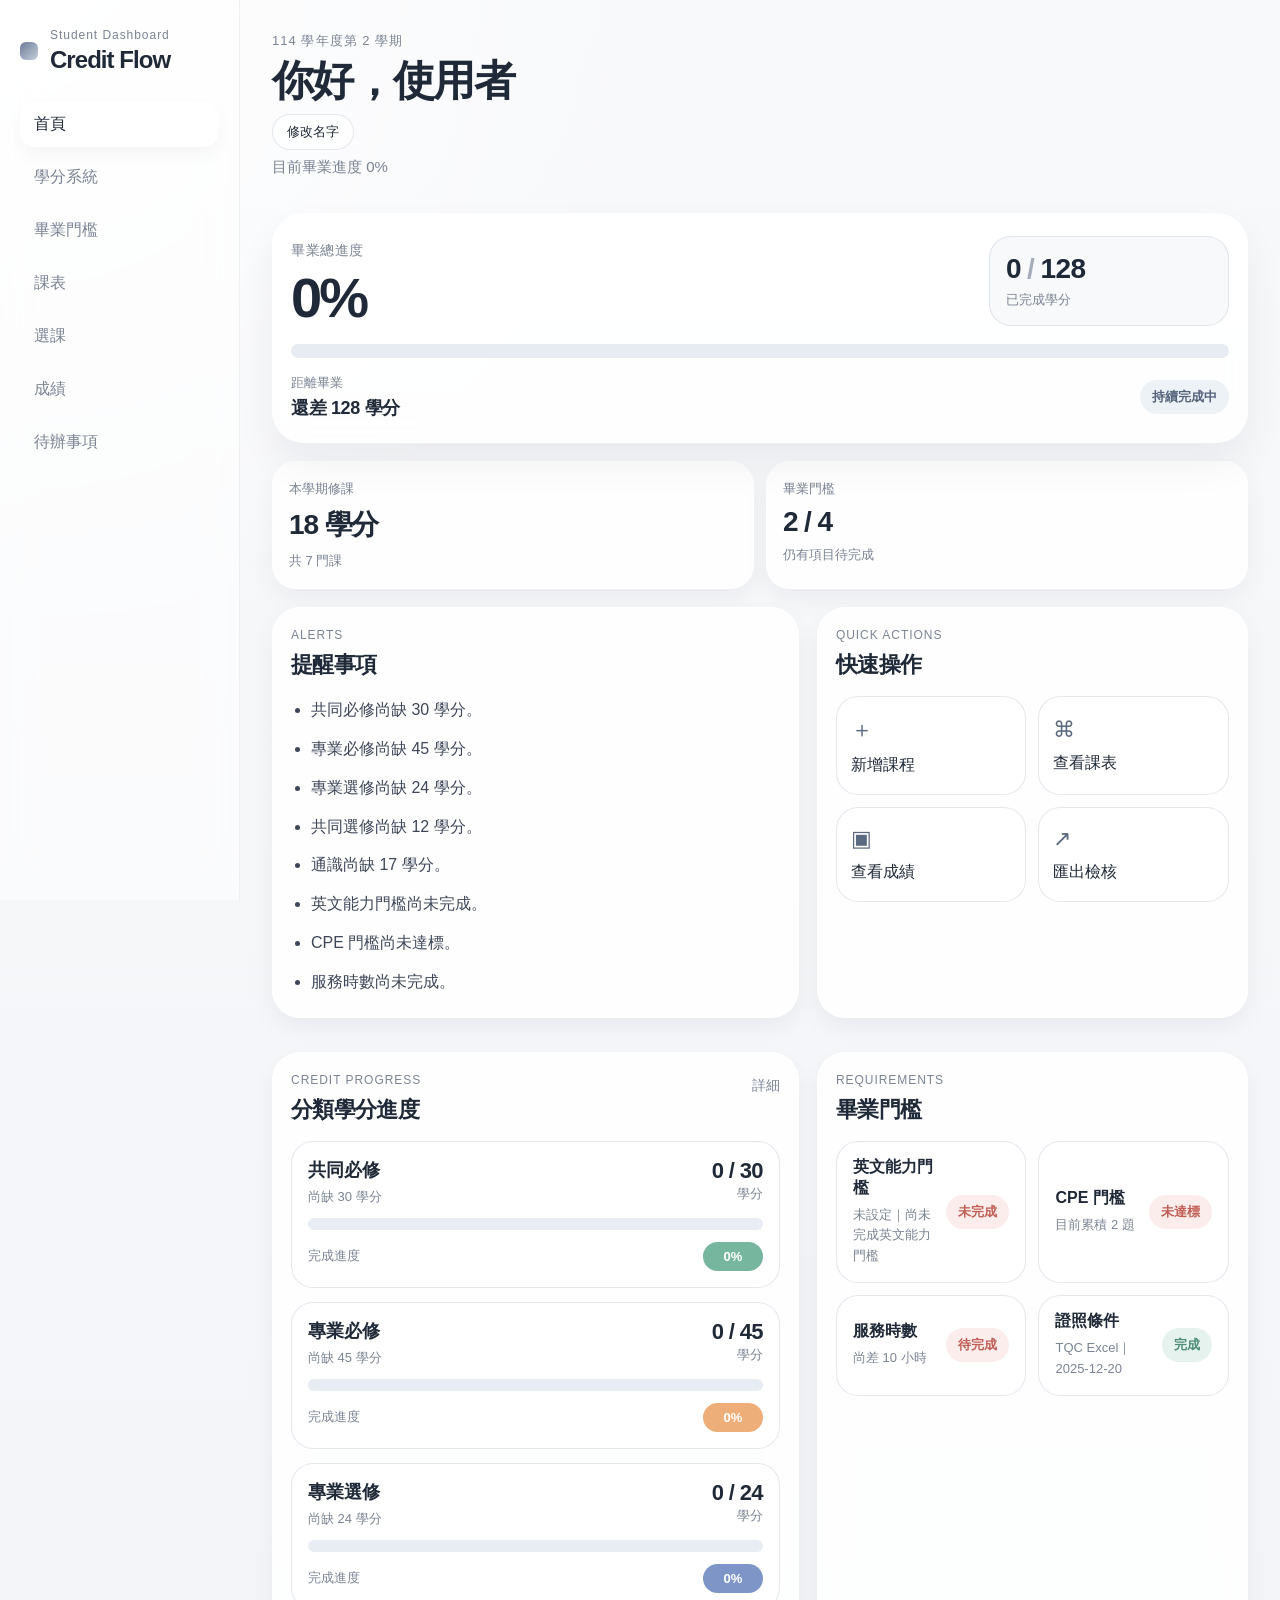
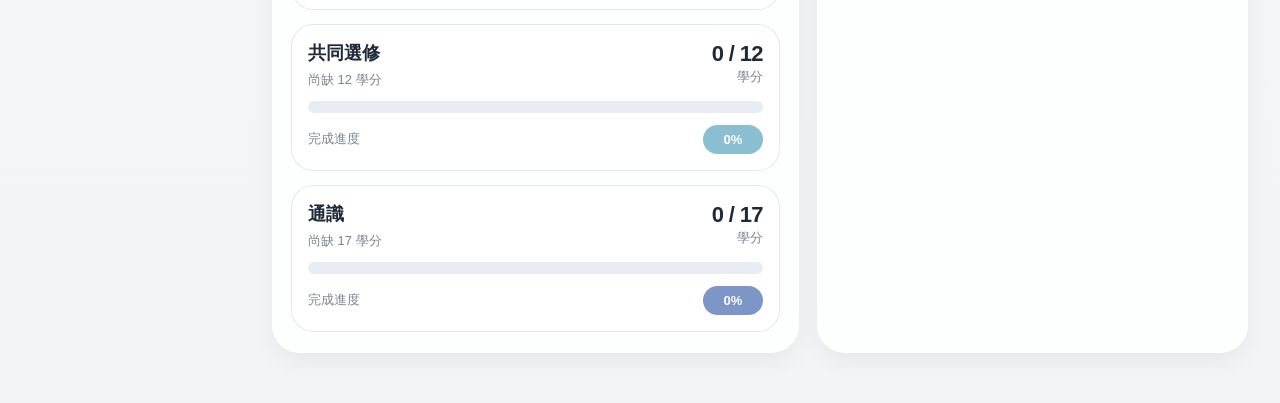
==== commit fe213f27: "Add files via upload" ====
--- a/index.html
+++ b/index.html
@@ -167,7 +167,8 @@
       <!-- Desktop split extra -->
  
       <!-- Mobile nav -->
-<button class="fab-menu-btn" id="fabMenuBtn" aria-label="開啟選單" aria-expanded="false">
+
+<button type="button" class="fab-menu-btn" id="fabMenuBtn" aria-label="開啟選單" aria-expanded="false">
   <span></span>
   <span></span>
   <span></span>
@@ -184,4 +185,7 @@
   <a href="grades.html">成績</a>
   <a href="todo.html">待辦事項</a>
 </nav>
+
+<script src="app.js"></script>
+</body>
 </html>
--- a/style.css
+++ b/style.css
@@ -775,10 +775,7 @@
   --line: rgba(148, 163, 184, 0.25);
 }
 
-/* 舊底部導覽隱藏 */
-.mobile-nav {
-  display: none !important;
-}
+
 
 :root {
   --text: #1f2937;
@@ -832,8 +829,8 @@
   position: fixed;
   inset: 0;
   background: rgba(20, 28, 40, 0.06);
-  backdrop-filter: blur(4px);
-  -webkit-backdrop-filter: blur(4px);
+  /* backdrop-filter: blur(4px); */
+  /*-webkit-backdrop-filter: blur(4px);*/
   z-index: 1100;
   opacity: 0;
   visibility: hidden;
@@ -846,14 +843,19 @@
   visibility: visible;
   pointer-events: auto;
 }
+.menu-backdrop {
+  background: rgba(0,0,0,0.05);
+  backdrop-filter: none;   /* 🔥 關掉模糊 */
+  -webkit-backdrop-filter: none;
+}
 
 /* 右上角展開選單 */
 .iphone-menu {
   position: fixed;
   top: 146px;
   right: 20px;
-  width: 220px;
-  max-height: 60vh;
+  width: 200px;
+  max-height: 50vh;
   overflow-y: auto;
   overflow-x: hidden;
 
@@ -869,8 +871,8 @@
     0 20px 50px rgba(17, 24, 39, 0.14),
     0 6px 18px rgba(17, 24, 39, 0.08);
 
-  backdrop-filter: blur(20px);
-  -webkit-backdrop-filter: blur(20px);
+  /*backdrop-filter: blur(20px);*/
+  /*webkit-backdrop-filter: blur(20px);*/
 
   z-index: 1150;
   opacity: 0;
@@ -916,4 +918,36 @@
   .menu-backdrop {
     display: none !important;
   }
+}
+.iphone-menu {
+  position: fixed;
+  top: 146px;
+  right: 20px;
+  z-index: 1150;
+  pointer-events: none;
+}
+
+.iphone-menu.show {
+  pointer-events: auto;
+}
+
+.iphone-menu a {
+  position: relative;
+  z-index: 1160;
+  pointer-events: auto;
+}
+.menu-backdrop {
+  position: fixed;
+  inset: 0;
+  background: rgba(20, 28, 40, 0.04);
+  z-index: 1100;
+  opacity: 0;
+  visibility: hidden;
+  pointer-events: none;
+}
+
+.menu-backdrop.show {
+  opacity: 1;
+  visibility: visible;
+  pointer-events: auto;
 }
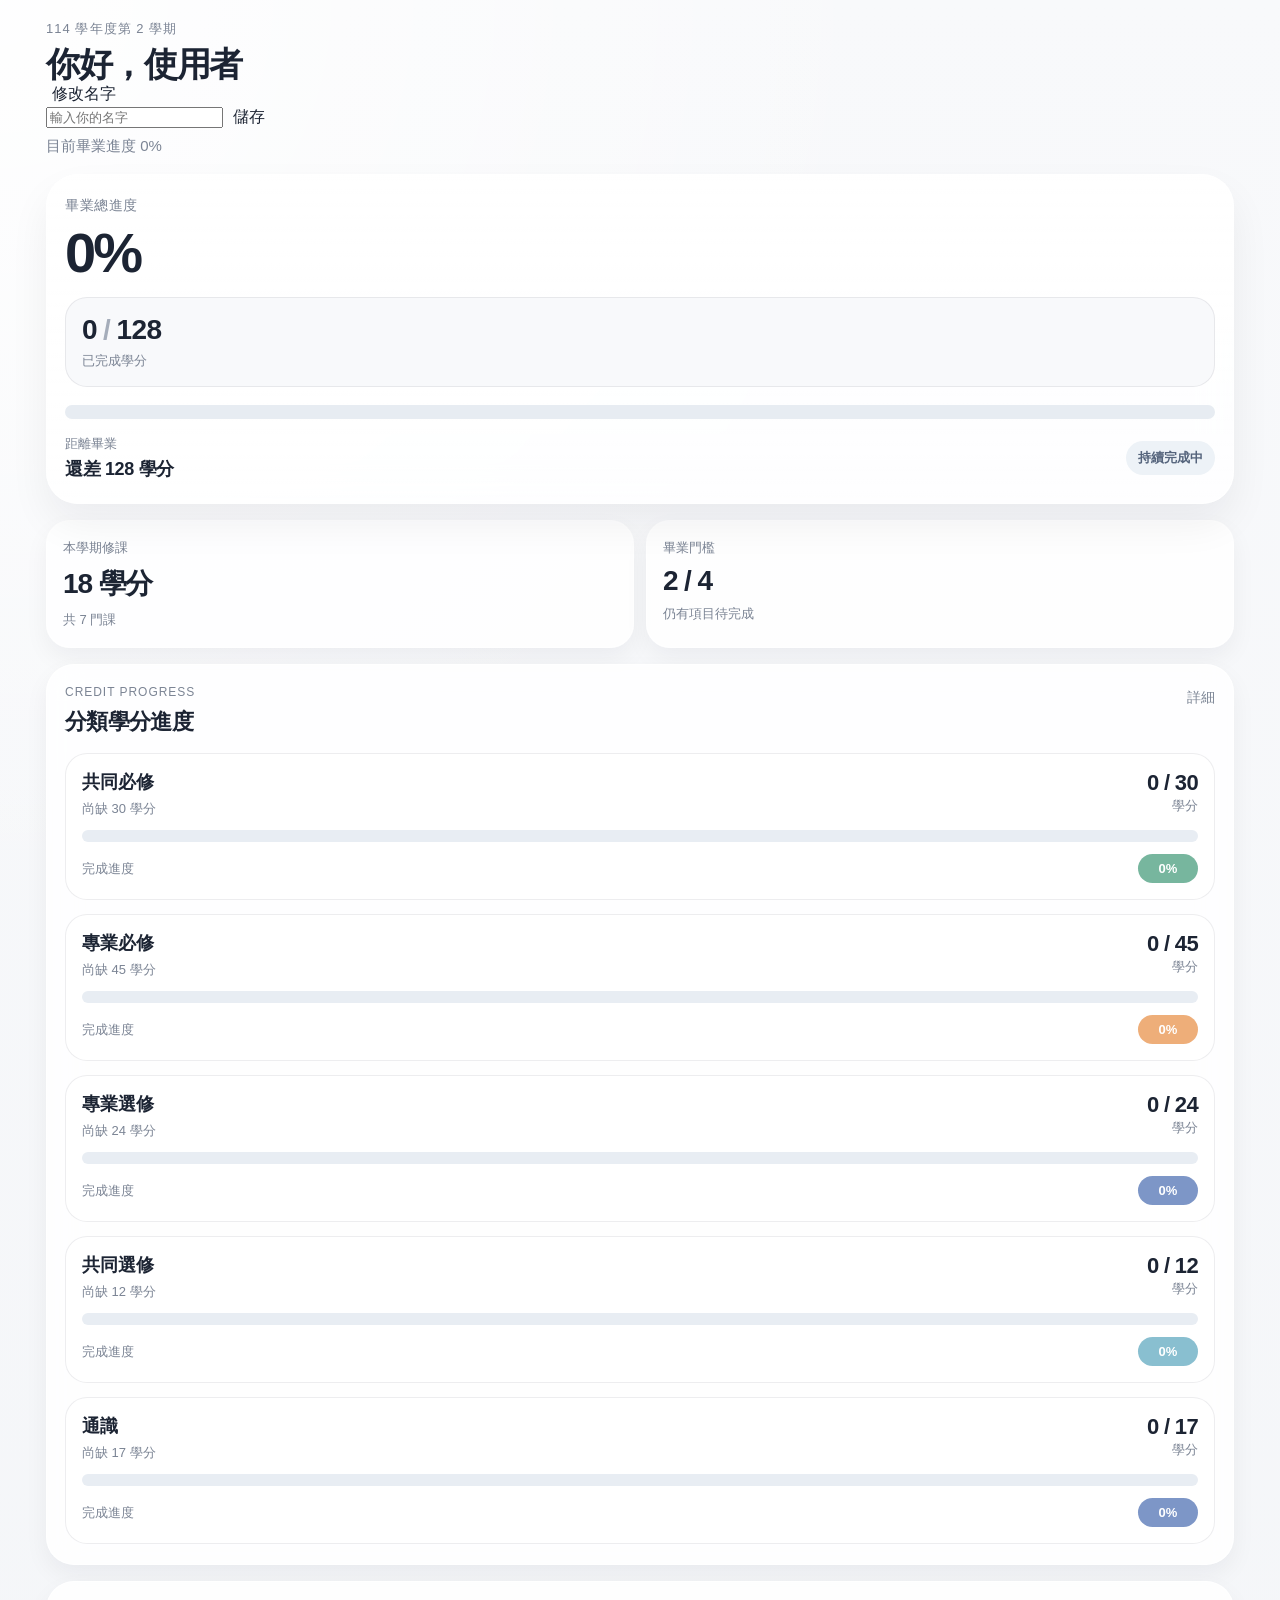
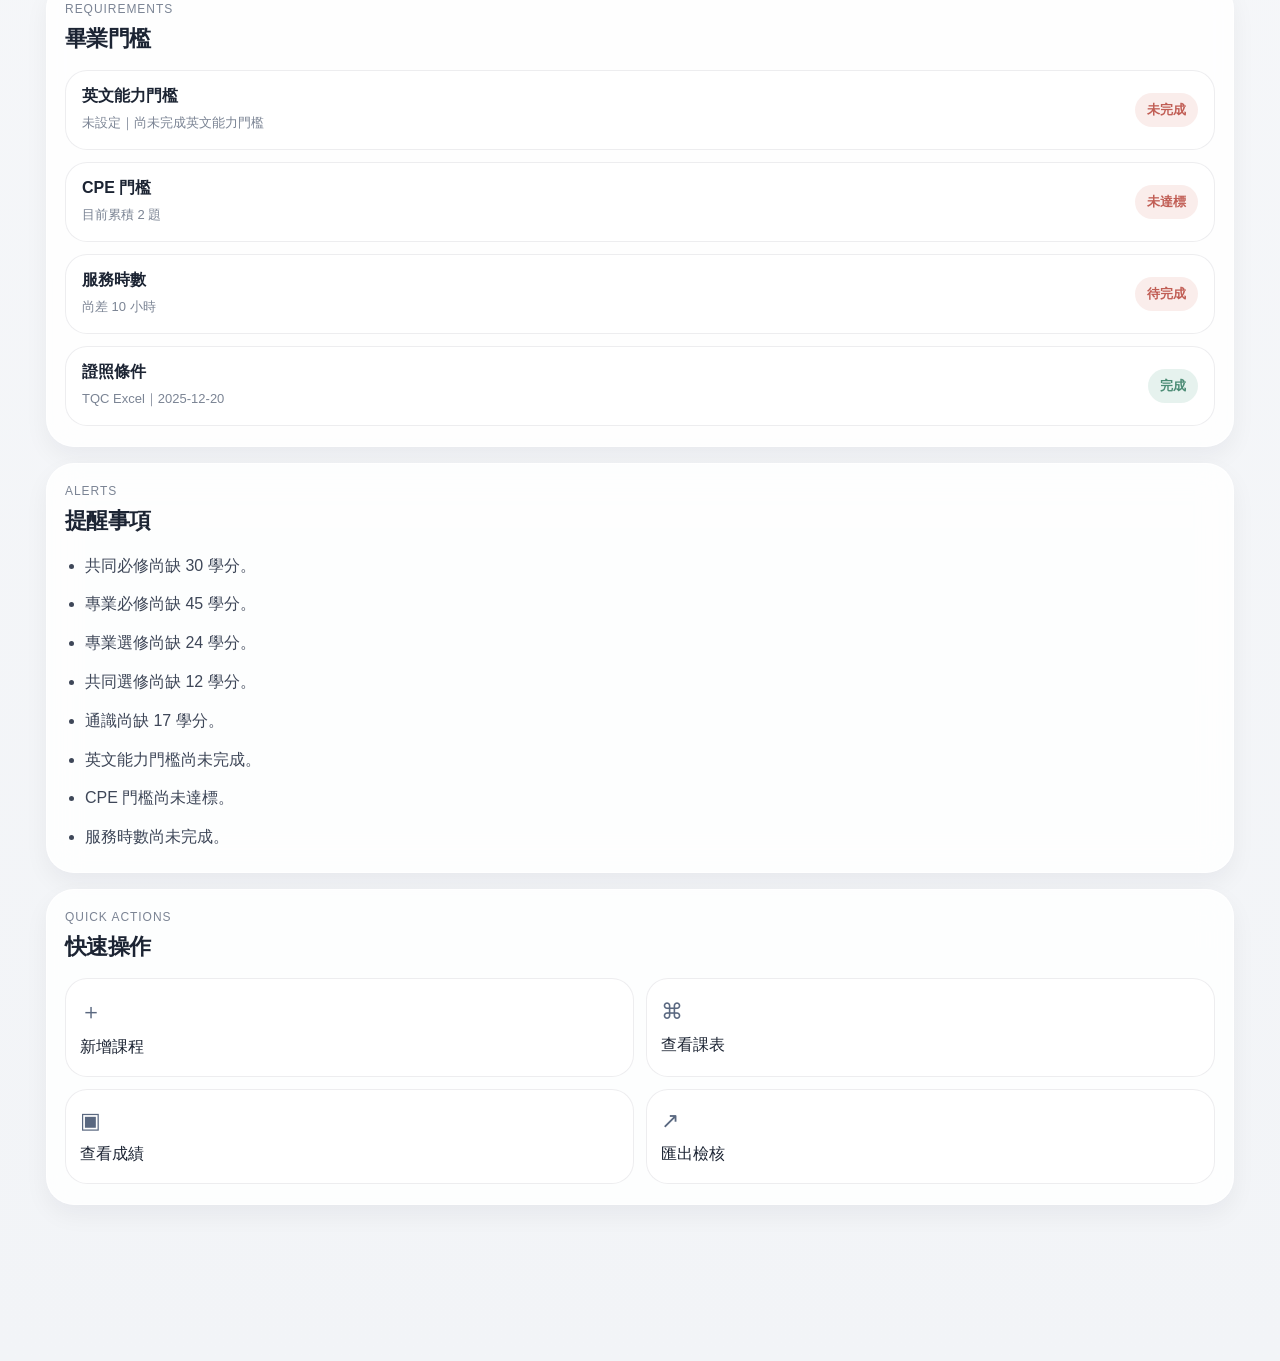
==== commit 2a898db3: "Add files via upload" ====
--- a/index.html
+++ b/index.html
@@ -168,24 +168,27 @@
  
       <!-- Mobile nav -->
 
-<button type="button" class="fab-menu-btn" id="fabMenuBtn" aria-label="開啟選單" aria-expanded="false">
-  <span></span>
-  <span></span>
-  <span></span>
-</button>
+      <!-- Mobile menu -->
+      <button type="button" class="fab-menu-btn" id="fabMenuBtn" aria-label="開啟選單" aria-expanded="false">
+        <span></span>
+        <span></span>
+        <span></span>
+      </button>
 
-<div class="menu-backdrop" id="menuBackdrop"></div>
+      <div class="menu-backdrop" id="menuBackdrop"></div>
 
-<nav class="iphone-menu" id="iphoneMenu">
-  <a href="index.html">首頁</a>
-  <a href="credits.html">學分系統</a>
-  <a href="requirement.html">畢業門檻</a>
-  <a href="schedule.html">課表</a>
-  <a href="course-selection.html">選課</a>
-  <a href="grades.html">成績</a>
-  <a href="todo.html">待辦事項</a>
-</nav>
+      <nav class="iphone-menu" id="iphoneMenu">
+        <a href="index.html">首頁</a>
+        <a href="credits.html">學分系統</a>
+        <a href="requirement.html">畢業門檻</a>
+        <a href="schedule.html">課表</a>
+        <a href="course-selection.html">選課</a>
+        <a href="grades.html">成績</a>
+        <a href="todo.html">待辦事項</a>
+      </nav>
+    </main>
+  </div>
 
-<script src="app.js"></script>
+  <script src="app.js"></script>
 </body>
 </html>
--- a/style.css
+++ b/style.css
@@ -534,251 +534,14 @@
   line-height: 1.8;
 }
 
-.mobile-nav {
-  position: fixed;
-  left: 16px;
-  right: 16px;
-  bottom: 16px;
-  display: grid;
-  grid-template-columns: repeat(4, 1fr);
-  background: rgba(255,255,255,0.9);
-  border: 1px solid rgba(255,255,255,0.96);
-  border-radius: 22px;
-  box-shadow: 0 18px 32px rgba(18, 24, 38, 0.08);
-  backdrop-filter: blur(20px);
-  overflow: hidden;
-}
-
-.mobile-nav a {
-  text-align: center;
-  padding: 14px 8px;
-  font-size: 14px;
-  color: var(--muted);
-}
-
-.mobile-nav a.active {
-  color: var(--text);
-  font-weight: 700;
-}
-
-@media (min-width: 768px) {
-  .main {
-    padding: 28px 24px 40px;
-  }
-
-  .mobile-header {
-    align-items: end;
-  }
-
-  .mobile-header h1 {
-    font-size: 42px;
-  }
-
-  .hero-top {
-    grid-template-columns: 1fr 240px;
-    align-items: end;
-  }
-
-  .summary-grid {
-    grid-template-columns: repeat(2, 1fr);
-  }
-
-  .requirement-grid {
-    grid-template-columns: 1fr 1fr;
-  }
-
-  .mobile-nav {
-    display: none;
-  }
-}
-
-@media (min-width: 1180px) {
-  .app-layout {
-    display: grid;
-    grid-template-columns: 240px 1fr;
-  }
-
-  .sidebar {
-    display: flex;
-    flex-direction: column;
-    padding: 28px 20px;
-    position: sticky;
-    top: 0;
-    height: 100vh;
-    border-right: 1px solid rgba(28, 36, 51, 0.06);
-    background: rgba(255,255,255,0.54);
-    backdrop-filter: blur(18px);
-  }
-
-  .sidebar-brand {
-    display: flex;
-    align-items: center;
-    gap: 12px;
-    margin-bottom: 28px;
-  }
-
-  .sidebar-brand__dot {
-    width: 18px;
-    height: 18px;
-    border-radius: 6px;
-    background: linear-gradient(135deg, #6c7c98, #c5cfdb);
-  }
-
-  .sidebar-brand__sub {
-    margin: 0 0 4px;
-    color: var(--muted);
-    font-size: 12px;
-    letter-spacing: 0.08em;
-  }
-
-  .sidebar-brand h2 {
-    margin: 0;
-    font-size: 24px;
-    letter-spacing: -0.04em;
-  }
-
-  .sidebar-nav {
-    display: grid;
-    gap: 8px;
-  }
-
-  .sidebar-nav a {
-    padding: 12px 14px;
-    border-radius: 16px;
-    color: var(--muted);
-    transition: background 0.15s ease, color 0.15s ease;
-  }
-
-  .sidebar-nav a:hover,
-  .sidebar-nav a.active {
-    background: rgba(255,255,255,0.94);
-    color: var(--text);
-    box-shadow: 0 8px 20px rgba(18, 24, 38, 0.04);
-  }
-
-  .main {
-    padding: 32px;
-    display: grid;
-    grid-template-columns: 1.1fr 0.9fr;
-    gap: 18px 18px;
-    grid-template-areas:
-      "header header"
-      "hero hero"
-      "summary summary"
-      "credits requirements"
-      "alerts actions"
-      "extra extra";
-  }
-
-  .mobile-header {
-    grid-area: header;
-  }
-
-  .hero-card {
-    grid-area: hero;
-    margin-bottom: 0;
-  }
-
-  .summary-grid {
-    grid-area: summary;
-    margin-bottom: 0;
-  }
-
-  .section-block:nth-of-type(1) {
-    grid-area: credits;
-    margin-bottom: 0;
-  }
-
-  .section-block:nth-of-type(2) {
-    grid-area: requirements;
-    margin-bottom: 0;
-  }
-
-  .section-block:nth-of-type(3) {
-    grid-area: alerts;
-    margin-bottom: 0;
-  }
-
-  .section-block:nth-of-type(4) {
-    grid-area: actions;
-    margin-bottom: 0;
-  }
-
-  .desktop-extra {
-    grid-area: extra;
-    display: grid;
-    grid-template-columns: 1fr 1fr;
-    gap: 18px;
-  }
-}
-.mobile-nav {
-  position: fixed;
-  left: 16px;
-  right: 16px;
-  bottom: 16px;
-  display: grid;
-  grid-template-columns: repeat(4, 1fr);
-  background: rgba(255, 255, 255, 0.88);
-  border: 1px solid rgba(255, 255, 255, 0.82);
-  border-radius: 22px;
-  box-shadow: 0 18px 32px rgba(23, 31, 48, 0.08);
-  backdrop-filter: blur(20px);
-  overflow: hidden;
-  z-index: 1000;
-}
-.name-edit {
-  margin-top: 10px;
-}
-
-.edit-btn {
-  padding: 8px 14px;
-  border-radius: 999px;
-  background: rgba(255,255,255,0.8);
-  border: 1px solid var(--line);
-  font-size: 13px;
-}
-
-.name-edit-box {
-  display: flex;
-  gap: 8px;
-  margin-top: 10px;
-}
-
-.name-edit-box input {
-  padding: 10px 12px;
-  border-radius: 999px;
-  border: 1px solid var(--line);
-  outline: none;
-}
-
-.name-edit-box button {
-  padding: 10px 14px;
-  border-radius: 999px;
-  background: var(--primary);
-  color: white;
-}
-
-.hidden {
-  display: none;
-}
-.hidden {
-  display: none !important;
-}
-
-/* 右上角那顆隱藏 */
+/* 右上角原本那顆隱藏 */
 .circle-btn {
   display: none !important;
 }
 
-:root {
-  --text: #1f2937;
-  --line: rgba(148, 163, 184, 0.25);
-}
-
-
-
-:root {
-  --text: #1f2937;
+/* 手機底部舊導覽隱藏 */
+.mobile-nav {
+  display: none !important;
 }
 
 /* 右上角三點按鈕 */
@@ -789,31 +552,18 @@
   width: 52px;
   height: 52px;
   border-radius: 50%;
-  background: rgba(255, 255, 255, 0.9);
+  background: rgba(255, 255, 255, 0.92);
   border: 1px solid rgba(255, 255, 255, 0.95);
   box-shadow:
     0 10px 30px rgba(17, 24, 39, 0.12),
     0 2px 8px rgba(17, 24, 39, 0.06);
-  backdrop-filter: blur(18px);
-  -webkit-backdrop-filter: blur(18px);
   display: flex;
   align-items: center;
   justify-content: center;
   gap: 4px;
   z-index: 1200;
   cursor: pointer;
-  transition:
-    transform 0.25s ease,
-    box-shadow 0.25s ease,
-    background 0.25s ease;
-}
-
-.fab-menu-btn:hover {
-  transform: translateY(-2px);
-}
-
-.fab-menu-btn:active {
-  transform: scale(0.96);
+  padding: 0;
 }
 
 .fab-menu-btn span {
@@ -824,13 +574,11 @@
   display: block;
 }
 
-/* 背景遮罩，改淡 */
+/* 背景 */
 .menu-backdrop {
   position: fixed;
   inset: 0;
-  background: rgba(20, 28, 40, 0.06);
-  /* backdrop-filter: blur(4px); */
-  /*-webkit-backdrop-filter: blur(4px);*/
+  background: rgba(20, 28, 40, 0.04);
   z-index: 1100;
   opacity: 0;
   visibility: hidden;
@@ -842,11 +590,6 @@
   opacity: 1;
   visibility: visible;
   pointer-events: auto;
-}
-.menu-backdrop {
-  background: rgba(0,0,0,0.05);
-  backdrop-filter: none;   /* 🔥 關掉模糊 */
-  -webkit-backdrop-filter: none;
 }
 
 /* 右上角展開選單 */
@@ -858,29 +601,22 @@
   max-height: 50vh;
   overflow-y: auto;
   overflow-x: hidden;
-
   display: flex;
   flex-direction: column;
   gap: 4px;
   padding: 10px;
-
   border-radius: 22px;
-  background: rgba(255, 255, 255, 0.92);
+  background: rgba(255, 255, 255, 0.96);
   border: 1px solid rgba(255, 255, 255, 0.96);
   box-shadow:
     0 20px 50px rgba(17, 24, 39, 0.14),
     0 6px 18px rgba(17, 24, 39, 0.08);
-
-  /*backdrop-filter: blur(20px);*/
-  /*webkit-backdrop-filter: blur(20px);*/
-
   z-index: 1150;
   opacity: 0;
   visibility: hidden;
   pointer-events: none;
   transform: translateY(-8px) scale(0.98);
   transform-origin: top right;
-
   transition:
     opacity 0.22s ease,
     transform 0.22s ease,
@@ -902,13 +638,11 @@
   font-size: 15px;
   line-height: 1.25;
   text-decoration: none;
-  transition: background 0.18s ease, transform 0.18s ease;
 }
 
 .iphone-menu a:hover,
 .iphone-menu a:active {
   background: rgba(68, 81, 104, 0.08);
-  transform: translateY(-1px);
 }
 
 /* 桌機版不顯示 */
@@ -918,36 +652,4 @@
   .menu-backdrop {
     display: none !important;
   }
-}
-.iphone-menu {
-  position: fixed;
-  top: 146px;
-  right: 20px;
-  z-index: 1150;
-  pointer-events: none;
-}
-
-.iphone-menu.show {
-  pointer-events: auto;
-}
-
-.iphone-menu a {
-  position: relative;
-  z-index: 1160;
-  pointer-events: auto;
-}
-.menu-backdrop {
-  position: fixed;
-  inset: 0;
-  background: rgba(20, 28, 40, 0.04);
-  z-index: 1100;
-  opacity: 0;
-  visibility: hidden;
-  pointer-events: none;
-}
-
-.menu-backdrop.show {
-  opacity: 1;
-  visibility: visible;
-  pointer-events: auto;
 }
